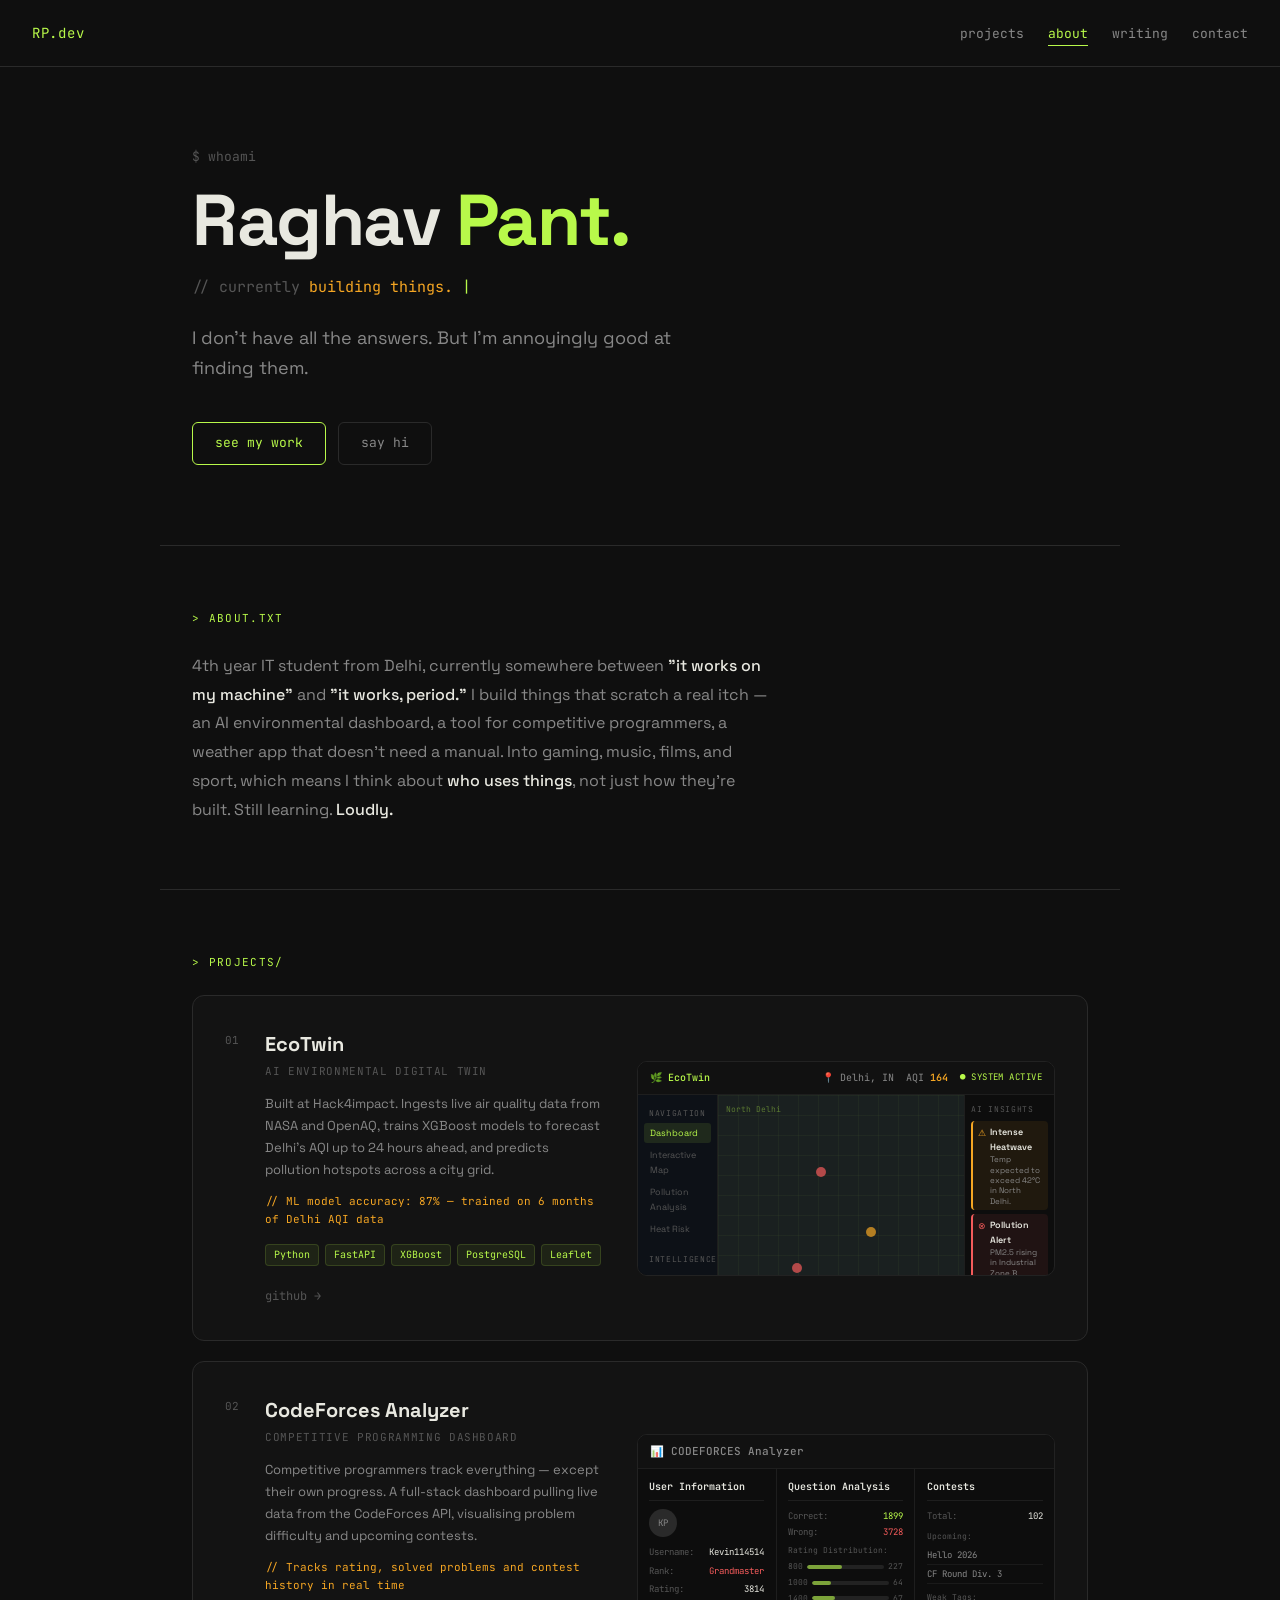
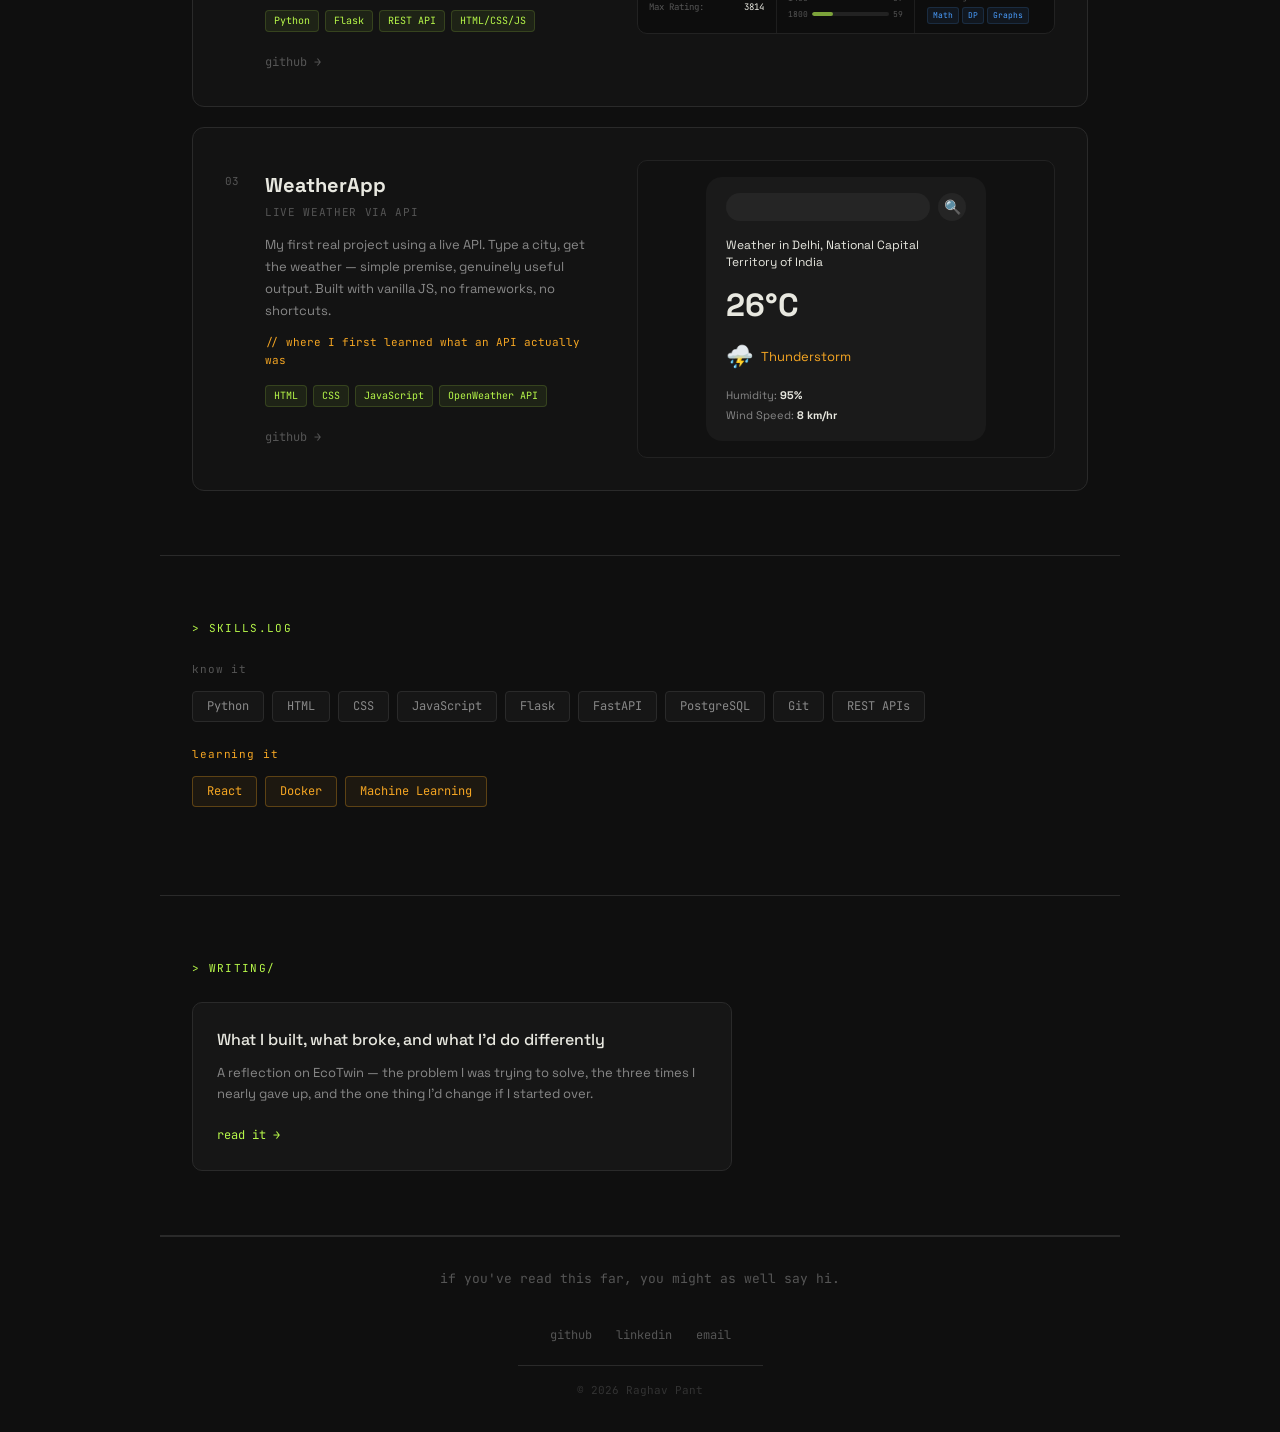
==== index.html @ 2b1878fc "project dashboards" ====
<!DOCTYPE html>
<html lang="en">
<head>
    <meta charset="UTF-8">
    <meta name="viewport" content="width=device-width, initial-scale=1.0">
    <title>Raghav Pant - Portfolio</title>
    <meta name="description" content="IT student building things that actually work. Portfolio of Raghav Pant."/>
    <meta property="og:title" content="Raghav Pant — Portfolio" />
    <meta property="og:description" content="IT student building things that actually work." />
    <meta property="og:url" content="https://portfolio-fawn-one-cq0u5qh0d3.vercel.app" />
    <meta property="og:type" content="website" />
    <link rel="preconnect" href="https://fonts.googleapis.com">
    <link rel="preconnect" href="https://fonts.gstatic.com" crossorigin>
    <link href="https://fonts.googleapis.com/css2?family=Space+Grotesk:wght@400;500;700&family=JetBrains+Mono:wght@400;500&display=swap" rel="stylesheet"/>
    <link rel="stylesheet" href="style.css">
</head>
<body>

    <nav>
        <div class="nav-logo">RP.dev</div>
        <ul class="nav-links">
            <li><a href="#projects">projects</a></li>
            <li><a href="#about">about</a></li>
            <li><a href="#writing">writing</a></li>
            <li><a href="#contact">contact</a></li>
        </ul>
    </nav>

    <main>

        <!-- HERO -->
        <section id="hero">
            <p class="terminal-label">$ whoami</p>
            <h1>Raghav <span class="accent">Pant.</span></h1>
            <p class="typewriter-line">
                <span class="prefix">// currently </span>
                <span id="typewriter-text"></span>
                <span class="cursor">|</span>
            </p>
            <p class="tagline">I don't have all the answers. But I'm annoyingly good at finding them.</p>
            <div class="cta-buttons">
                <a href="#projects" class="btn-primary">see my work</a>
                <a href="#contact" class="btn-secondary">say hi</a>
            </div>
        </section>

        <!-- ABOUT -->
        <section id="about">
            <p class="section-label">> about.txt</p>
            <p class="about-text">
                4th year IT student from Delhi, currently somewhere between
                <strong>"it works on my machine"</strong> and <strong>"it works, period."</strong>
                I build things that scratch a real itch — an AI environmental dashboard,
                a tool for competitive programmers, a weather app that doesn't need a manual.
                Into gaming, music, films, and sport, which means I think about
                <strong>who uses things</strong>, not just how they're built.
                Still learning. <strong>Loudly.</strong>
            </p>
        </section>

        <!-- PROJECTS -->
        <section id="projects">
            <p class="section-label">> projects/</p>
            <div class="projects-list">

                <!-- PROJECT 1 — EcoTwin -->
                <article class="project-row">
                    <div class="project-left">
                        <span class="project-number">01</span>
                        <div class="project-info">
                            <h3 class="project-title">EcoTwin</h3>
                            <p class="project-subtitle">AI Environmental Digital Twin</p>
                            <p class="project-desc">
                                Built at Hack4impact. Ingests live air quality data from NASA and OpenAQ,
                                trains XGBoost models to forecast Delhi's AQI up to 24 hours ahead, and
                                predicts pollution hotspots across a city grid.
                            </p>
                            <p class="project-impact">// ML model accuracy: 87% — trained on 6 months of Delhi AQI data</p>
                            <div class="project-tags">
                                <span>Python</span><span>FastAPI</span><span>XGBoost</span><span>PostgreSQL</span><span>Leaflet</span>
                            </div>
                            <div class="project-links">
                                <a href="https://github.com/raghav1057/EcoTwin" target="_blank">github →</a>
                            </div>
                        </div>
                    </div>

                    <!-- EcoTwin visual — inspired by the dashboard screenshot -->
                    <div class="project-visual">
                        <div class="et-topbar">
                            <span class="et-brand">🌿 EcoTwin</span>
                            <span class="et-location">📍 Delhi, IN</span>
                            <span class="et-aqi">AQI <span class="amber">164</span></span>
                            <span class="et-status">● SYSTEM ACTIVE</span>
                        </div>
                        <div class="et-body">
                            <div class="et-sidebar">
                                <span class="et-nav-label">NAVIGATION</span>
                                <div class="et-nav-item active">Dashboard</div>
                                <div class="et-nav-item">Interactive Map</div>
                                <div class="et-nav-item">Pollution Analysis</div>
                                <div class="et-nav-item">Heat Risk</div>
                                <span class="et-nav-label" style="margin-top:8px">INTELLIGENCE</span>
                                <div class="et-nav-item">Predictions</div>
                                <div class="et-nav-item">AI Recommendations</div>
                            </div>
                            <div class="et-map">
                                <div class="et-map-grid"></div>
                                <div class="et-map-label">North Delhi</div>
                                <div class="et-hotspot" style="top:30%;left:40%"></div>
                                <div class="et-hotspot amber" style="top:55%;left:60%"></div>
                                <div class="et-hotspot" style="top:70%;left:30%"></div>
                            </div>
                            <div class="et-insights">
                                <span class="et-ins-label">AI INSIGHTS</span>
                                <div class="et-alert amber-alert">
                                    <span class="alert-icon">⚠</span>
                                    <div>
                                        <div class="alert-title">Intense Heatwave</div>
                                        <div class="alert-desc">Temp expected to exceed 42°C in North Delhi.</div>
                                    </div>
                                </div>
                                <div class="et-alert red-alert">
                                    <span class="alert-icon">⊗</span>
                                    <div>
                                        <div class="alert-title">Pollution Alert</div>
                                        <div class="alert-desc">PM2.5 rising in Industrial Zone B.</div>
                                    </div>
                                </div>
                                <div class="et-metrics">
                                    <div class="et-metric"><span class="em-val">45%</span><span class="em-key">Humidity</span></div>
                                    <div class="et-metric"><span class="em-val">12km/h</span><span class="em-key">Wind</span></div>
                                    <div class="et-metric"><span class="em-val amber">8.4</span><span class="em-key">UV Index</span></div>
                                </div>
                            </div>
                        </div>
                    </div>
                </article>

                <!-- PROJECT 2 — CodeForces Analyzer -->
                <article class="project-row">
                    <div class="project-left">
                        <span class="project-number">02</span>
                        <div class="project-info">
                            <h3 class="project-title">CodeForces Analyzer</h3>
                            <p class="project-subtitle">Competitive Programming Dashboard</p>
                            <p class="project-desc">
                                Competitive programmers track everything — except their own progress.
                                A full-stack dashboard pulling live data from the CodeForces API,
                                visualising problem difficulty and upcoming contests.
                            </p>
                            <p class="project-impact">// Tracks rating, solved problems and contest history in real time</p>
                            <div class="project-tags">
                                <span>Python</span><span>Flask</span><span>REST API</span><span>HTML/CSS/JS</span>
                            </div>
                            <div class="project-links">
                                <a href="https://github.com/raghav1057/CodeForces-Analyzer" target="_blank">github →</a>
                            </div>
                        </div>
                    </div>

                    <!-- CF visual — three panel layout from screenshot -->
                    <div class="project-visual cf-visual">
                        <div class="cf-header">
                            <span class="cf-brand">📊 CODEFORCES Analyzer</span>
                        </div>
                        <div class="cf-panels">
                            <div class="cf-panel">
                                <div class="cf-panel-title">User Information</div>
                                <div class="cf-user-info">
                                    <div class="cf-avatar">KP</div>
                                    <div class="cf-field"><span class="cf-key">Username:</span><span class="cf-val">Kevin114514</span></div>
                                    <div class="cf-field"><span class="cf-key">Rank:</span><span class="cf-val red-text">Grandmaster</span></div>
                                    <div class="cf-field"><span class="cf-key">Rating:</span><span class="cf-val">3814</span></div>
                                    <div class="cf-field"><span class="cf-key">Max Rating:</span><span class="cf-val">3814</span></div>
                                </div>
                            </div>
                            <div class="cf-panel">
                                <div class="cf-panel-title">Question Analysis</div>
                                <div class="cf-field"><span class="cf-key">Correct:</span><span class="cf-val green-text">1899</span></div>
                                <div class="cf-field"><span class="cf-key">Wrong:</span><span class="cf-val red-text">3728</span></div>
                                <div class="cf-dist-label">Rating Distribution:</div>
                                <div class="cf-bars">
                                    <div class="cf-bar-row"><span>800</span><div class="cf-bar-track"><div class="cf-bar-fill" style="width:45%"></div></div><span>227</span></div>
                                    <div class="cf-bar-row"><span>1000</span><div class="cf-bar-track"><div class="cf-bar-fill" style="width:25%"></div></div><span>64</span></div>
                                    <div class="cf-bar-row"><span>1400</span><div class="cf-bar-track"><div class="cf-bar-fill" style="width:30%"></div></div><span>67</span></div>
                                    <div class="cf-bar-row"><span>1800</span><div class="cf-bar-track"><div class="cf-bar-fill" style="width:28%"></div></div><span>59</span></div>
                                </div>
                            </div>
                            <div class="cf-panel">
                                <div class="cf-panel-title">Contests</div>
                                <div class="cf-field"><span class="cf-key">Total:</span><span class="cf-val">102</span></div>
                                <div class="cf-upcoming-label">Upcoming:</div>
                                <div class="cf-upcoming-item">Hello 2026</div>
                                <div class="cf-upcoming-item">CF Round Div. 3</div>
                                <div class="cf-weak-label">Weak Tags:</div>
                                <div class="cf-weak-tags">
                                    <span>Math</span><span>DP</span><span>Graphs</span>
                                </div>
                            </div>
                        </div>
                    </div>
                </article>

                <!-- PROJECT 3 — WeatherApp -->
                <article class="project-row">
                    <div class="project-left">
                        <span class="project-number">03</span>
                        <div class="project-info">
                            <h3 class="project-title">WeatherApp</h3>
                            <p class="project-subtitle">Live Weather via API</p>
                            <p class="project-desc">
                                My first real project using a live API. Type a city, get the weather —
                                simple premise, genuinely useful output. Built with vanilla JS,
                                no frameworks, no shortcuts.
                            </p>
                            <p class="project-impact">// where I first learned what an API actually was</p>
                            <div class="project-tags">
                                <span>HTML</span><span>CSS</span><span>JavaScript</span><span>OpenWeather API</span>
                            </div>
                            <div class="project-links">
                                <a href="https://github.com/raghav1057/WeatherApp" target="_blank">github →</a>
                            </div>
                        </div>
                    </div>

                    <!-- WeatherApp visual — dark card replica from screenshot -->
                    <div class="project-visual weather-visual">
                        <div class="w-card">
                            <div class="w-search-row">
                                <div class="w-search-bar"></div>
                                <div class="w-search-btn">🔍</div>
                            </div>
                            <div class="w-city">Weather in Delhi, National Capital Territory of India</div>
                            <div class="w-temp">26°C</div>
                            <div class="w-condition">
                                <span class="w-icon">⛈️</span>
                                <span class="w-cond-text">Thunderstorm</span>
                            </div>
                            <div class="w-details">
                                <div class="w-detail">Humidity: <strong>95%</strong></div>
                                <div class="w-detail">Wind Speed: <strong>8 km/hr</strong></div>
                            </div>
                        </div>
                    </div>
                </article>

            </div>
        </section>

        <!-- SKILLS -->
        <section id="skills">
            <p class="section-label">> skills.log</p>
            <div class="skills-group">
                <p class="skills-sublabel">know it</p>
                <ul class="skills-list">
                    <li>Python</li><li>HTML</li><li>CSS</li><li>JavaScript</li>
                    <li>Flask</li><li>FastAPI</li><li>PostgreSQL</li><li>Git</li><li>REST APIs</li>
                </ul>
            </div>
            <div class="skills-group">
                <p class="skills-sublabel learning">learning it</p>
                <ul class="skills-list learning">
                    <li>React</li><li>Docker</li><li>Machine Learning</li>
                </ul>
            </div>
        </section>

        <!-- WRITING -->
        <section id="writing">
            <p class="section-label">> writing/</p>
            <article class="writing-card">
                <h3>What I built, what broke, and what I'd do differently</h3>
                <p>A reflection on EcoTwin — the problem I was trying to solve, the three times
                I nearly gave up, and the one thing I'd change if I started over.</p>
                <a href="#" class="read-link">read it →</a>
            </article>
        </section>

    </main>

    <footer id="contact">
        <p class="footer-line">if you've read this far, you might as well say hi.</p>
        <nav class="footer-links">
            <a href="https://github.com/raghav1057" target="_blank">github</a>
            <a href="https://www.linkedin.com/in/raghav-pant-9881391b7/" target="_blank">linkedin</a>
            <a href="mailto:raghavpantwork@gmail.com" id="email-link">email</a>
        </nav>
        <p class="footer-copy">© 2026 Raghav Pant</p>
    </footer>

    <button id="back-to-top">↑ top</button>
    <script src="script.js"></script>
</body>
</html>
---- style.css ----
:root {
  --bg:         #0f0f0f;
  --bg-card:    #161616;
  --bg-project: #131313;
  --border:     #2a2a2a;
  --green:      #b8f94a;
  --amber:      #f5a623;
  --red:        #f45b5b;
  --text:       #e8e8e0;
  --text-muted: #888888;
  --text-dim:   #555555;
  --font-main: 'Space Grotesk', sans-serif;
  --font-mono: 'JetBrains Mono', monospace;
}

*, *::before, *::after { margin: 0; padding: 0; box-sizing: border-box; }
html { scroll-behavior: smooth; }

body {
  background-color: var(--bg);
  color: var(--text);
  font-family: var(--font-main);
  font-size: 16px;
  line-height: 1.6;
  background-image: repeating-linear-gradient(
    0deg, transparent, transparent 2px,
    rgba(0,0,0,0.03) 2px, rgba(0,0,0,0.03) 4px
  );
}

::-webkit-scrollbar { width: 6px; }
::-webkit-scrollbar-track { background: var(--bg); }
::-webkit-scrollbar-thumb { background: var(--border); border-radius: 3px; }
::-webkit-scrollbar-thumb:hover { background: var(--green); }

a { text-decoration: none; color: inherit; }
ul { list-style: none; }

/* NAV */
nav {
  display: flex;
  justify-content: space-between;
  align-items: center;
  padding: 1.25rem 2rem;
  border-bottom: 1px solid var(--border);
  position: sticky;
  top: 0;
  background-color: var(--bg);
  z-index: 100;
}

.nav-logo { font-family: var(--font-mono); font-size: 14px; color: var(--green); letter-spacing: 0.05em; }
.nav-links { display: flex; gap: 1.5rem; }

.nav-links a {
  font-family: var(--font-mono);
  font-size: 13px;
  color: var(--text-muted);
  transition: color 0.2s;
  position: relative;
  padding-bottom: 2px;
}

.nav-links a::after {
  content: '';
  position: absolute;
  bottom: -2px; left: 0;
  width: 0; height: 1px;
  background: var(--green);
  transition: width 0.3s ease;
}

.nav-links a:hover, .nav-links a.active { color: var(--green); }
.nav-links a.active::after, .nav-links a:hover::after { width: 100%; }

/* SECTIONS */
section {
  padding: 4rem 2rem;
  border-bottom: 1px solid var(--border);
  max-width: 960px;
  margin: 0 auto;
}

.section-label {
  font-family: var(--font-mono);
  font-size: 11px;
  color: var(--green);
  letter-spacing: 0.12em;
  text-transform: uppercase;
  margin-bottom: 1.5rem;
}

/* HERO */
#hero { padding: 5rem 2rem; }

.terminal-label { font-family: var(--font-mono); font-size: 13px; color: var(--text-dim); margin-bottom: 1rem; }

h1 {
  font-size: clamp(42px, 8vw, 72px);
  font-weight: 700;
  line-height: 1.05;
  letter-spacing: -0.02em;
  margin-bottom: 1rem;
}

.accent { color: var(--green); }

.typewriter-line {
  font-family: var(--font-mono);
  font-size: 15px;
  color: var(--text-muted);
  margin-bottom: 1.5rem;
  min-height: 24px;
}

.prefix { color: var(--text-dim); }
#typewriter-text { color: var(--amber); }

.cursor {
  display: inline-block;
  color: var(--green);
  animation: blink 0.8s step-end infinite;
}

@keyframes blink {
  0%, 100% { opacity: 1; }
  50%       { opacity: 0; }
}

.tagline {
  font-size: 18px;
  color: var(--text-muted);
  max-width: 500px;
  line-height: 1.65;
  margin-bottom: 2.5rem;
}

.tagline strong { color: var(--text); font-weight: 500; }
.cta-buttons { display: flex; gap: 12px; flex-wrap: wrap; }

.btn-primary {
  font-family: var(--font-mono);
  font-size: 13px;
  padding: 10px 22px;
  border: 1px solid var(--green);
  border-radius: 6px;
  color: var(--green);
  background: transparent;
  transition: background 0.2s, color 0.2s, box-shadow 0.2s;
}

.btn-primary:hover { background: var(--green); color: var(--bg); box-shadow: 0 0 16px rgba(184,249,74,0.25); }

.btn-secondary {
  font-family: var(--font-mono);
  font-size: 13px;
  padding: 10px 22px;
  border: 1px solid var(--border);
  border-radius: 6px;
  color: var(--text-muted);
  background: transparent;
  transition: background 0.2s, color 0.2s, border-color 0.2s;
}

.btn-secondary:hover { background: #1e1e1e; color: var(--text); border-color: #555; }

/* ABOUT */
.about-text { font-size: 16px; color: var(--text-muted); max-width: 580px; line-height: 1.8; }
.about-text strong { color: var(--text); font-weight: 500; }

/* PROJECTS */
.projects-list { display: flex; flex-direction: column; gap: 1.25rem; }

.project-row {
  display: grid;
  grid-template-columns: 1fr 1.1fr;
  gap: 2rem;
  padding: 2rem;
  border: 1px solid var(--border);
  border-radius: 12px;
  background: var(--bg-project);
  align-items: center;
  transition: border-color 0.3s, transform 0.3s, background 0.3s;
}

.project-row:hover {
  border-color: #3a3a3a;
  transform: scale(1.015);
  background: #151515;
}

.project-left { display: flex; gap: 1.25rem; align-items: flex-start; }

.project-number {
  font-family: var(--font-mono);
  font-size: 11px;
  color: var(--text-dim);
  padding-top: 4px;
  min-width: 20px;
}

.project-info { flex: 1; }

.project-title {
  font-size: 20px;
  font-weight: 700;
  color: var(--text);
  margin-bottom: 0.2rem;
  transition: color 0.2s;
}

.project-row:hover .project-title { color: var(--green); }

.project-subtitle {
  font-family: var(--font-mono);
  font-size: 11px;
  color: var(--text-dim);
  letter-spacing: 0.06em;
  margin-bottom: 0.75rem;
  text-transform: uppercase;
}

.project-desc {
  font-size: 13px;
  color: var(--text-muted);
  line-height: 1.7;
  margin-bottom: 0.75rem;
  max-width: 380px;
}

.project-impact {
  font-family: var(--font-mono);
  font-size: 11px;
  color: var(--amber);
  margin-bottom: 1rem;
}

.project-tags { display: flex; flex-wrap: wrap; gap: 6px; margin-bottom: 1rem; }

.project-tags span {
  font-family: var(--font-mono);
  font-size: 10px;
  color: var(--green);
  background: rgba(184,249,74,0.07);
  border: 1px solid rgba(184,249,74,0.15);
  border-radius: 4px;
  padding: 2px 8px;
}

.project-links a {
  font-family: var(--font-mono);
  font-size: 12px;
  color: var(--text-dim);
  transition: color 0.2s;
  margin-right: 1rem;
}

.project-links a:hover { color: var(--green); }

/* PROJECT VISUAL — shared */
.project-visual {
  border: 1px solid #222;
  border-radius: 10px;
  overflow: hidden;
  font-size: 11px;
  background: #0d0d0d;
}

/* ── ECOTWIN VISUAL ── */
.et-topbar {
  display: flex;
  align-items: center;
  gap: 0.75rem;
  padding: 0.5rem 0.75rem;
  background: #111;
  border-bottom: 1px solid #1e1e1e;
  font-family: var(--font-mono);
  font-size: 10px;
  flex-wrap: wrap;
}

.et-brand { color: var(--green); font-weight: 500; }
.et-location { color: var(--text-muted); margin-left: auto; }
.et-aqi { color: var(--text-muted); }
.et-aqi .amber { color: var(--amber); font-weight: 600; }
.et-status { color: var(--green); font-size: 9px; letter-spacing: 0.05em; }

.et-body { display: grid; grid-template-columns: 80px 1fr 90px; height: 180px; }

.et-sidebar {
  background: #0d1117;
  border-right: 1px solid #1e1e1e;
  padding: 0.5rem 0.4rem;
  display: flex;
  flex-direction: column;
  gap: 2px;
}

.et-nav-label {
  font-family: var(--font-mono);
  font-size: 8px;
  color: var(--text-dim);
  letter-spacing: 0.08em;
  padding: 0.25rem 0.3rem 0.1rem;
}

.et-nav-item {
  font-size: 9px;
  color: var(--text-dim);
  padding: 3px 6px;
  border-radius: 3px;
  cursor: default;
}

.et-nav-item.active {
  background: rgba(184,249,74,0.1);
  color: var(--green);
}

/* map area — CSS grid lines to suggest a map */
.et-map {
  background: #1a2020;
  position: relative;
  overflow: hidden;
  background-image:
    linear-gradient(rgba(184,249,74,0.04) 1px, transparent 1px),
    linear-gradient(90deg, rgba(184,249,74,0.04) 1px, transparent 1px);
  background-size: 20px 20px;
}

.et-map-label {
  position: absolute;
  top: 8px; left: 8px;
  font-size: 8px;
  color: rgba(184,249,74,0.4);
  font-family: var(--font-mono);
}

/* pollution hotspot dots */
.et-hotspot {
  position: absolute;
  width: 10px;
  height: 10px;
  border-radius: 50%;
  background: rgba(244,91,91,0.7);
  animation: pulse 2s ease-in-out infinite;
}

.et-hotspot.amber { background: rgba(245,166,35,0.7); animation-delay: 0.7s; }

@keyframes pulse {
  0%, 100% { transform: scale(1); opacity: 0.7; }
  50%       { transform: scale(1.5); opacity: 0.3; }
}

.et-insights {
  border-left: 1px solid #1e1e1e;
  padding: 0.5rem 0.4rem;
  display: flex;
  flex-direction: column;
  gap: 4px;
  overflow: hidden;
}

.et-ins-label {
  font-family: var(--font-mono);
  font-size: 8px;
  color: var(--text-dim);
  letter-spacing: 0.08em;
  margin-bottom: 2px;
}

.et-alert {
  border-radius: 4px;
  padding: 4px 5px;
  display: flex;
  gap: 4px;
  align-items: flex-start;
}

.amber-alert { background: rgba(245,166,35,0.08); border-left: 2px solid var(--amber); }
.red-alert   { background: rgba(244,91,91,0.08);  border-left: 2px solid var(--red); }

.alert-icon { font-size: 9px; margin-top: 1px; flex-shrink: 0; }
.amber-alert .alert-icon { color: var(--amber); }
.red-alert   .alert-icon { color: var(--red); }

.alert-title { font-size: 9px; font-weight: 600; color: var(--text); }
.alert-desc  { font-size: 8px; color: var(--text-muted); line-height: 1.3; }

.et-metrics {
  display: flex;
  flex-direction: column;
  gap: 2px;
  margin-top: auto;
  border-top: 1px solid #1e1e1e;
  padding-top: 4px;
}

.et-metric { display: flex; justify-content: space-between; }
.em-val { font-size: 9px; color: var(--text); font-family: var(--font-mono); }
.em-val.amber { color: var(--amber); }
.em-key { font-size: 8px; color: var(--text-dim); }

/* ── CODEFORCES VISUAL ── */
.cf-visual { font-family: var(--font-mono); }

.cf-header {
  padding: 0.5rem 0.75rem;
  background: #111;
  border-bottom: 1px solid #1e1e1e;
}

.cf-brand { font-size: 11px; color: var(--text-muted); font-weight: 500; }

.cf-panels {
  display: grid;
  grid-template-columns: 1fr 1fr 1fr;
  gap: 0;
}

.cf-panel {
  padding: 0.6rem 0.7rem;
  border-right: 1px solid #1e1e1e;
}

.cf-panel:last-child { border-right: none; }

.cf-panel-title {
  font-size: 10px;
  font-weight: 600;
  color: var(--text);
  margin-bottom: 0.5rem;
  padding-bottom: 0.3rem;
  border-bottom: 1px solid #1e1e1e;
}

.cf-avatar {
  width: 28px;
  height: 28px;
  border-radius: 50%;
  background: #2a2a2a;
  color: var(--text-muted);
  font-size: 9px;
  display: flex;
  align-items: center;
  justify-content: center;
  margin-bottom: 0.4rem;
}

.cf-user-info { display: flex; flex-direction: column; gap: 2px; }

.cf-field {
  display: flex;
  justify-content: space-between;
  gap: 4px;
  margin-bottom: 2px;
}

.cf-key { font-size: 9px; color: var(--text-dim); }
.cf-val { font-size: 9px; color: var(--text); text-align: right; }
.red-text   { color: var(--red) !important; }
.green-text { color: var(--green) !important; }

.cf-dist-label { font-size: 8px; color: var(--text-dim); margin: 0.3rem 0 0.2rem; }

.cf-bars { display: flex; flex-direction: column; gap: 3px; }

.cf-bar-row {
  display: flex;
  align-items: center;
  gap: 4px;
  font-size: 8px;
  color: var(--text-dim);
}

.cf-bar-track {
  flex: 1;
  height: 4px;
  background: #222;
  border-radius: 2px;
  overflow: hidden;
}

.cf-bar-fill {
  height: 100%;
  background: var(--green);
  opacity: 0.6;
  border-radius: 2px;
}

.cf-upcoming-label, .cf-weak-label {
  font-size: 8px;
  color: var(--text-dim);
  margin: 0.4rem 0 0.2rem;
}

.cf-upcoming-item {
  font-size: 9px;
  color: var(--text-muted);
  padding: 2px 0;
  border-bottom: 1px solid #1a1a1a;
}

.cf-weak-tags { display: flex; flex-wrap: wrap; gap: 3px; margin-top: 2px; }

.cf-weak-tags span {
  font-size: 8px;
  color: #4a9eff;
  background: rgba(74,158,255,0.08);
  border: 1px solid rgba(74,158,255,0.15);
  border-radius: 3px;
  padding: 1px 5px;
}

/* ── WEATHERAPP VISUAL ── */
.weather-visual {
  background: #111;
  display: flex;
  align-items: center;
  justify-content: center;
  padding: 1rem;
}

.w-card {
  background: #1a1a1a;
  border-radius: 16px;
  padding: 1rem 1.25rem;
  width: 100%;
  max-width: 280px;
}

.w-search-row {
  display: flex;
  gap: 8px;
  align-items: center;
  margin-bottom: 1rem;
}

.w-search-bar {
  flex: 1;
  height: 28px;
  background: #252525;
  border-radius: 20px;
}

.w-search-btn {
  font-size: 14px;
  width: 28px;
  height: 28px;
  background: #252525;
  border-radius: 50%;
  display: flex;
  align-items: center;
  justify-content: center;
}

.w-city {
  font-size: 12px;
  color: var(--text);
  margin-bottom: 0.6rem;
  line-height: 1.4;
}

.w-temp {
  font-size: 32px;
  font-weight: 700;
  color: var(--text);
  margin-bottom: 0.5rem;
}

.w-condition {
  display: flex;
  align-items: center;
  gap: 8px;
  margin-bottom: 0.75rem;
}

.w-icon { font-size: 22px; }

.w-cond-text {
  font-size: 13px;
  color: var(--amber);
}

.w-details { display: flex; flex-direction: column; gap: 3px; }

.w-detail {
  font-size: 11px;
  color: var(--text-muted);
}

.w-detail strong { color: var(--text); }

/* SKILLS */
.skills-group { margin-bottom: 1.5rem; }

.skills-sublabel {
  font-family: var(--font-mono);
  font-size: 11px;
  color: var(--text-dim);
  letter-spacing: 0.08em;
  margin-bottom: 0.75rem;
}

.skills-sublabel.learning { color: var(--amber); }
.skills-list { display: flex; flex-wrap: wrap; gap: 8px; }

.skills-list li {
  font-family: var(--font-mono);
  font-size: 12px;
  padding: 5px 14px;
  border: 1px solid var(--border);
  border-radius: 4px;
  color: var(--text-muted);
  background: var(--bg-card);
  transition: border-color 0.2s, color 0.2s, transform 0.2s;
}

.skills-list li:hover { border-color: var(--green); color: var(--green); transform: translateY(-2px); }

.skills-list.learning li {
  border-color: rgba(245,166,35,0.3);
  color: var(--amber);
  background: rgba(245,166,35,0.06);
}

.skills-list.learning li:hover { border-color: var(--amber); transform: translateY(-2px); }

/* WRITING */
.writing-card {
  background: var(--bg-card);
  border: 1px solid var(--border);
  border-radius: 10px;
  padding: 1.5rem;
  max-width: 540px;
  transition: border-color 0.3s, transform 0.3s;
}

.writing-card:hover { border-color: var(--green); transform: translateY(-4px) scale(1.02); }
.writing-card h3 { font-size: 16px; font-weight: 500; color: var(--text); margin-bottom: 0.6rem; }
.writing-card p { font-size: 13px; color: var(--text-muted); line-height: 1.65; margin-bottom: 1rem; }

.read-link {
  font-family: var(--font-mono);
  font-size: 12px;
  color: var(--green);
  transition: letter-spacing 0.2s;
}

.read-link:hover { letter-spacing: 0.05em; }

/* FOOTER */
footer {
  padding: 2rem;
  display: flex;
  flex-direction: column;
  align-items: center;
  gap: 1rem;
  border-top: 1px solid var(--border);
  max-width: 960px;
  margin: 0 auto;
}

.footer-line { font-family: var(--font-mono); font-size: 13px; color: var(--text-dim); }
.footer-links { display: flex; gap: 1.5rem; }

.footer-links a {
  font-family: var(--font-mono);
  font-size: 12px;
  color: var(--text-dim);
  transition: color 0.2s;
}

.footer-links a:hover { color: var(--green); }
.footer-copy { font-family: var(--font-mono); font-size: 11px; color: #333; }

/* BACK TO TOP */
#back-to-top {
  position: fixed;
  bottom: 2rem; right: 2rem;
  font-family: var(--font-mono);
  font-size: 12px;
  color: var(--green);
  background: var(--bg-card);
  border: 1px solid var(--border);
  border-radius: 6px;
  padding: 8px 14px;
  cursor: pointer;
  opacity: 0;
  pointer-events: none;
  transition: opacity 0.3s, border-color 0.2s;
  z-index: 99;
}

#back-to-top.visible { opacity: 1; pointer-events: all; }
#back-to-top:hover { border-color: var(--green); }

/* SCROLL ANIMATIONS */
section, article {
  opacity: 0;
  transform: translateY(28px);
  transition: opacity 0.9s ease, transform 0.9s ease;
}

section.visible, article.visible { opacity: 1; transform: translateY(0); }

.project-row {
  opacity: 0;
  transform: translateY(28px);
  transition: opacity 0.9s ease, transform 0.9s ease, border-color 0.3s, scale 0.3s, background 0.3s;
}

.project-row.visible { opacity: 1; transform: translateY(0); }

/* RESPONSIVE */
@media (max-width: 768px) {
  nav { padding: 1rem; }
  .nav-links { gap: 1rem; }
  section { padding: 3rem 1.25rem; }
  h1 { font-size: 38px; }
  .project-row { grid-template-columns: 1fr; }
  .project-visual { display: none; }
  #back-to-top { bottom: 1rem; right: 1rem; }
}
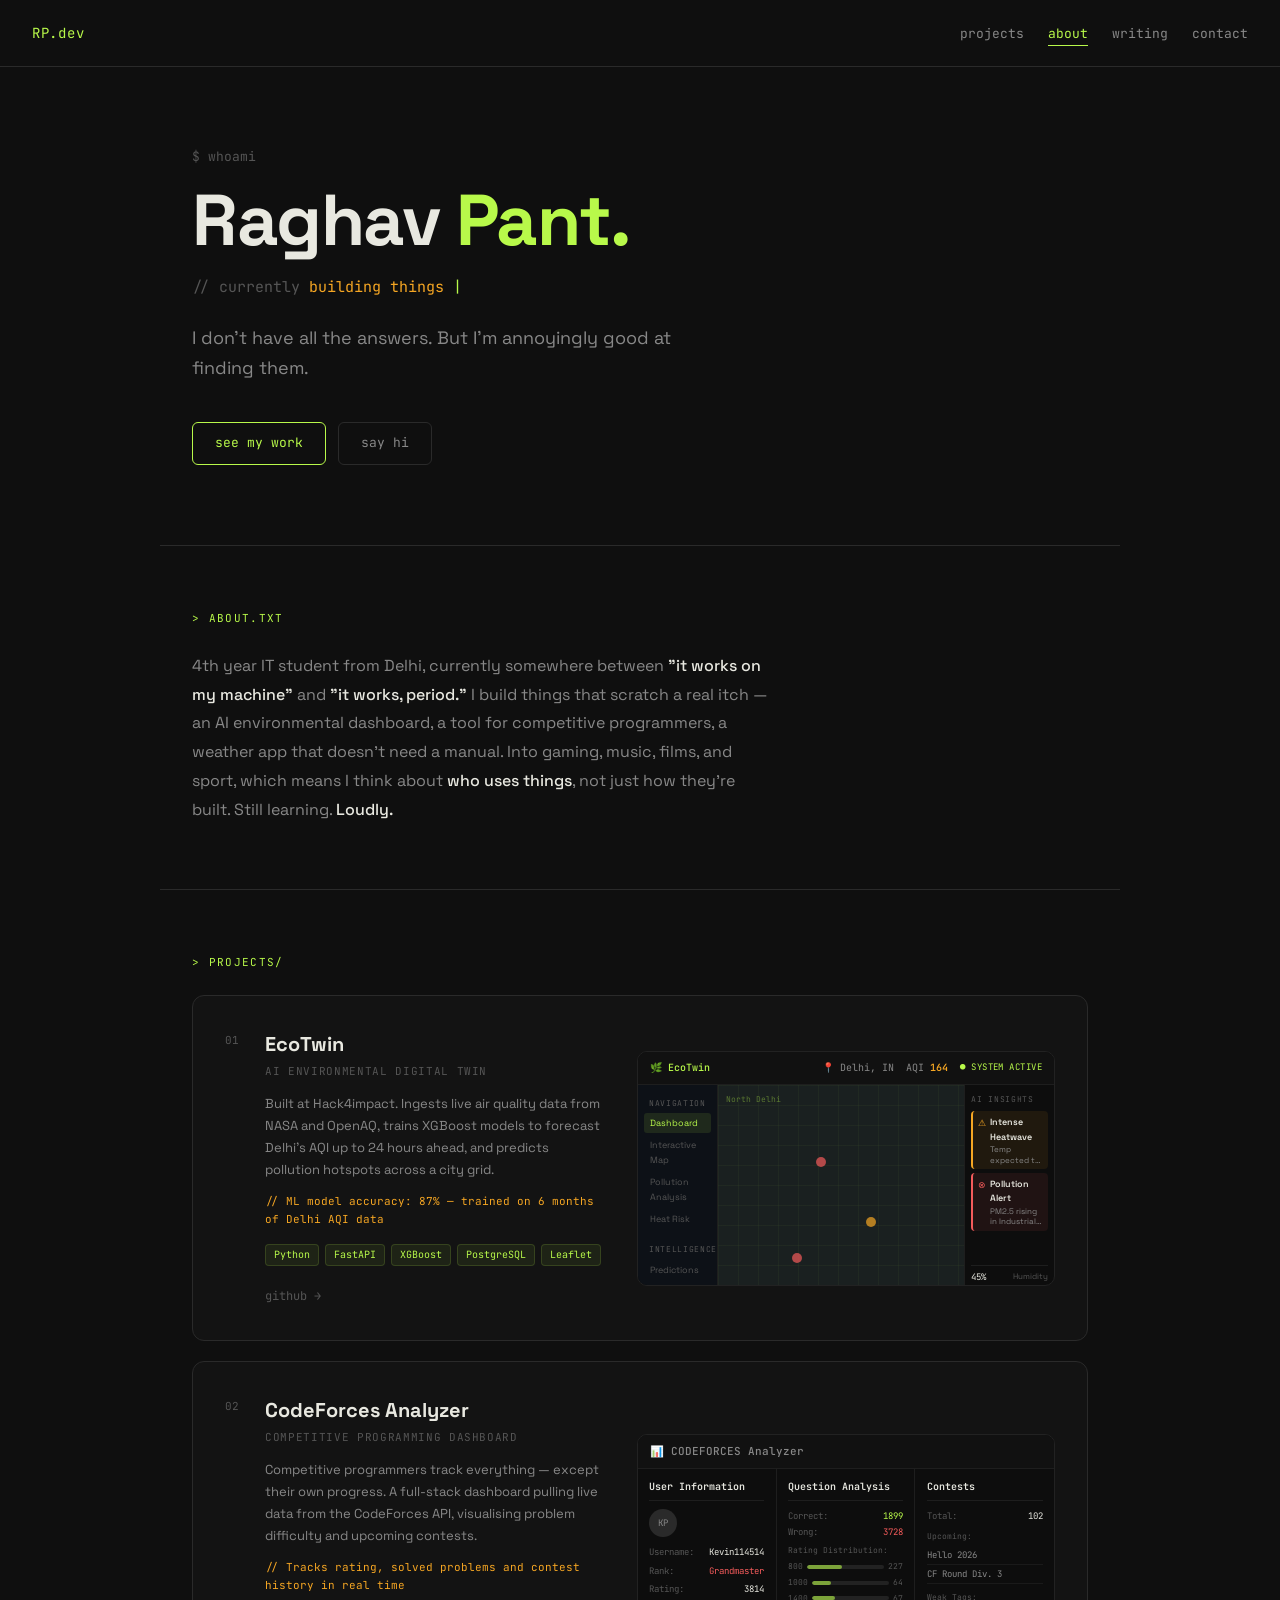
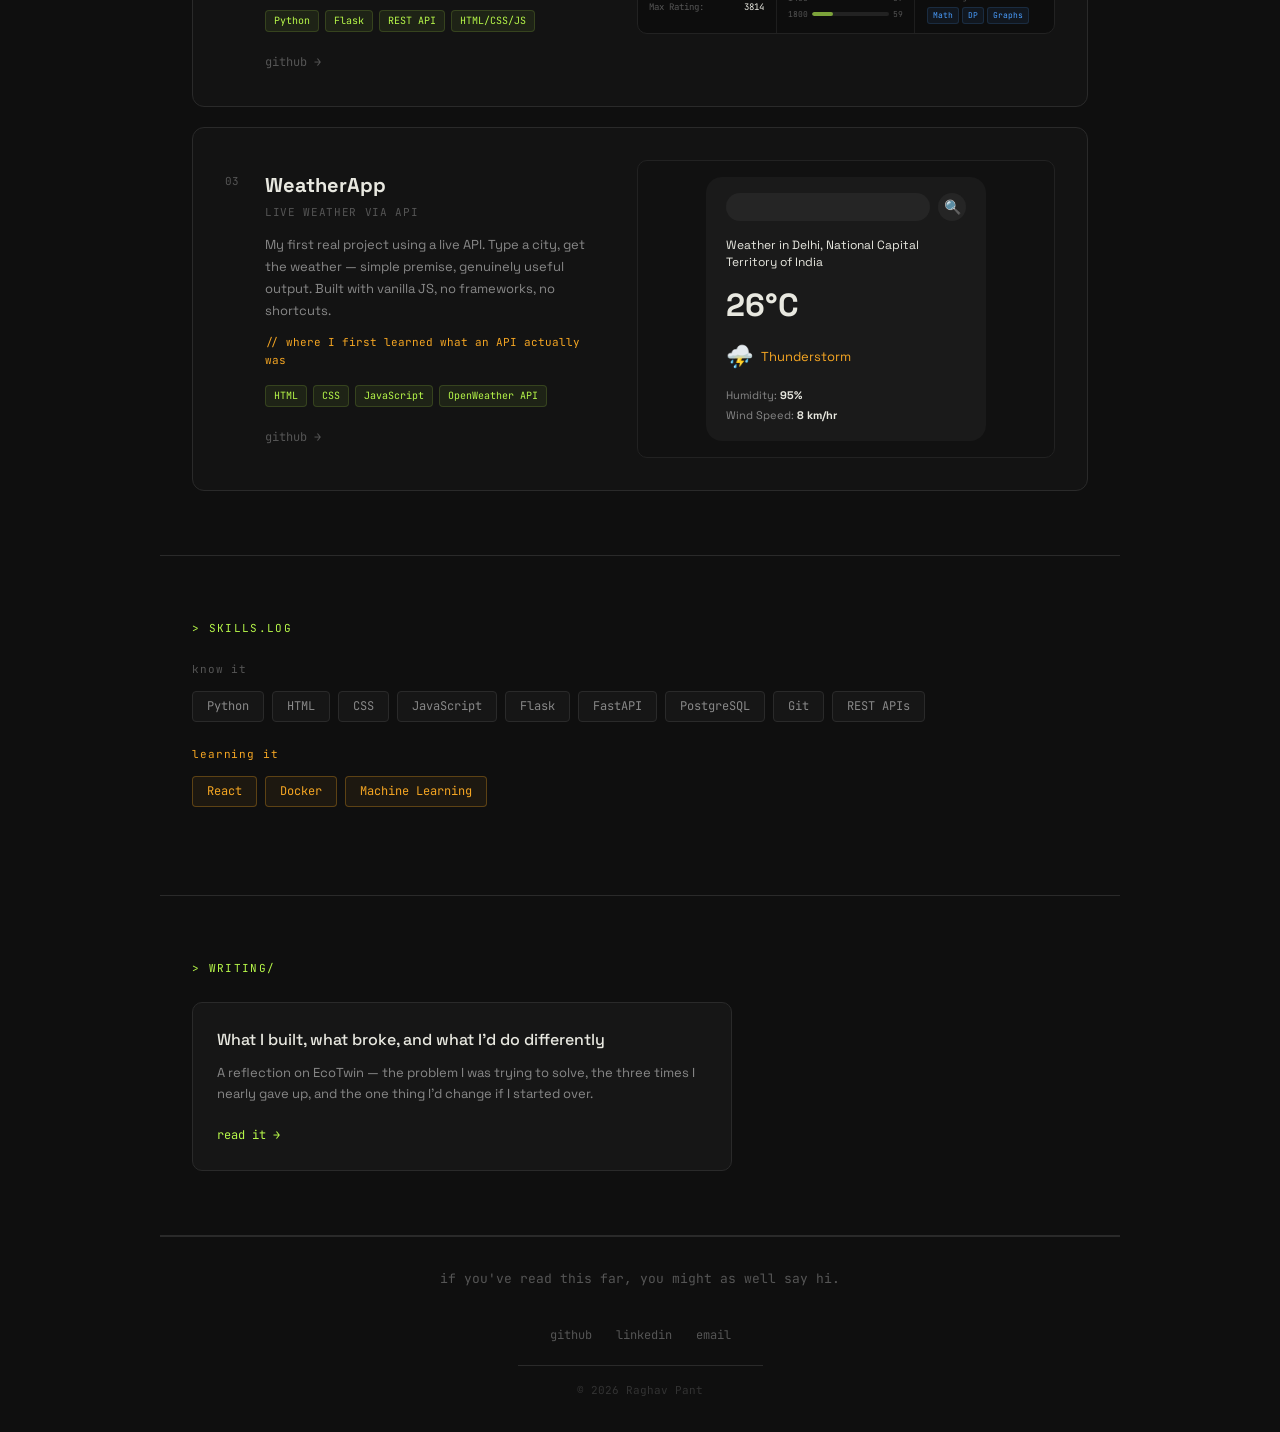
==== commit 14f1f618: "hoverscale fix" ====
--- a/index.html
+++ b/index.html
@@ -289,7 +289,7 @@
         <p class="footer-copy">© 2026 Raghav Pant</p>
     </footer>
 
-    <button id="back-to-top">↑ top</button>
+    <button id="back-to-top">↑</button>
     <script src="script.js"></script>
 </body>
 </html>
--- a/style.css
+++ b/style.css
@@ -722,4 +722,63 @@
   .project-row { grid-template-columns: 1fr; }
   .project-visual { display: none; }
   #back-to-top { bottom: 1rem; right: 1rem; }
+}
+
+
+/* SCROLLBAR — permanent green thumb */
+::-webkit-scrollbar-thumb {
+  background: #2a3d1a;
+  border-radius: 3px;
+}
+
+::-webkit-scrollbar-thumb:hover {
+  background: var(--green);
+}
+
+/* BACK TO TOP — redesigned as circle arrow */
+#back-to-top {
+  position: fixed;
+  bottom: 2rem; right: 2rem;
+  width: 40px;
+  height: 40px;
+  border-radius: 50%;
+  font-size: 16px;
+  color: var(--green);
+  background: var(--bg-card);
+  border: 1px solid #333;
+  display: flex;
+  align-items: center;
+  justify-content: center;
+  cursor: pointer;
+  opacity: 0;
+  pointer-events: none;
+  transition: opacity 0.3s, border-color 0.2s, background 0.2s;
+  z-index: 99;
+  padding: 0;
+}
+
+#back-to-top.visible { opacity: 1; pointer-events: all; }
+#back-to-top:hover { border-color: var(--green); background: rgba(184,249,74,0.08); }
+
+/* FIX — project visual height so nothing gets cut off */
+.et-body { height: 200px; }
+
+.et-insights {
+  min-width: 0;
+  overflow: hidden;
+}
+
+.alert-desc {
+  white-space: normal;
+  overflow: hidden;
+  display: -webkit-box;
+  -webkit-line-clamp: 2;
+  -webkit-box-orient: vertical;
+}
+
+/* HOVER SCALE on project rows */
+.project-row:hover {
+  border-color: #3a3a3a;
+  transform: translateY(-3px) scale(1.012);
+  background: #151515;
 }
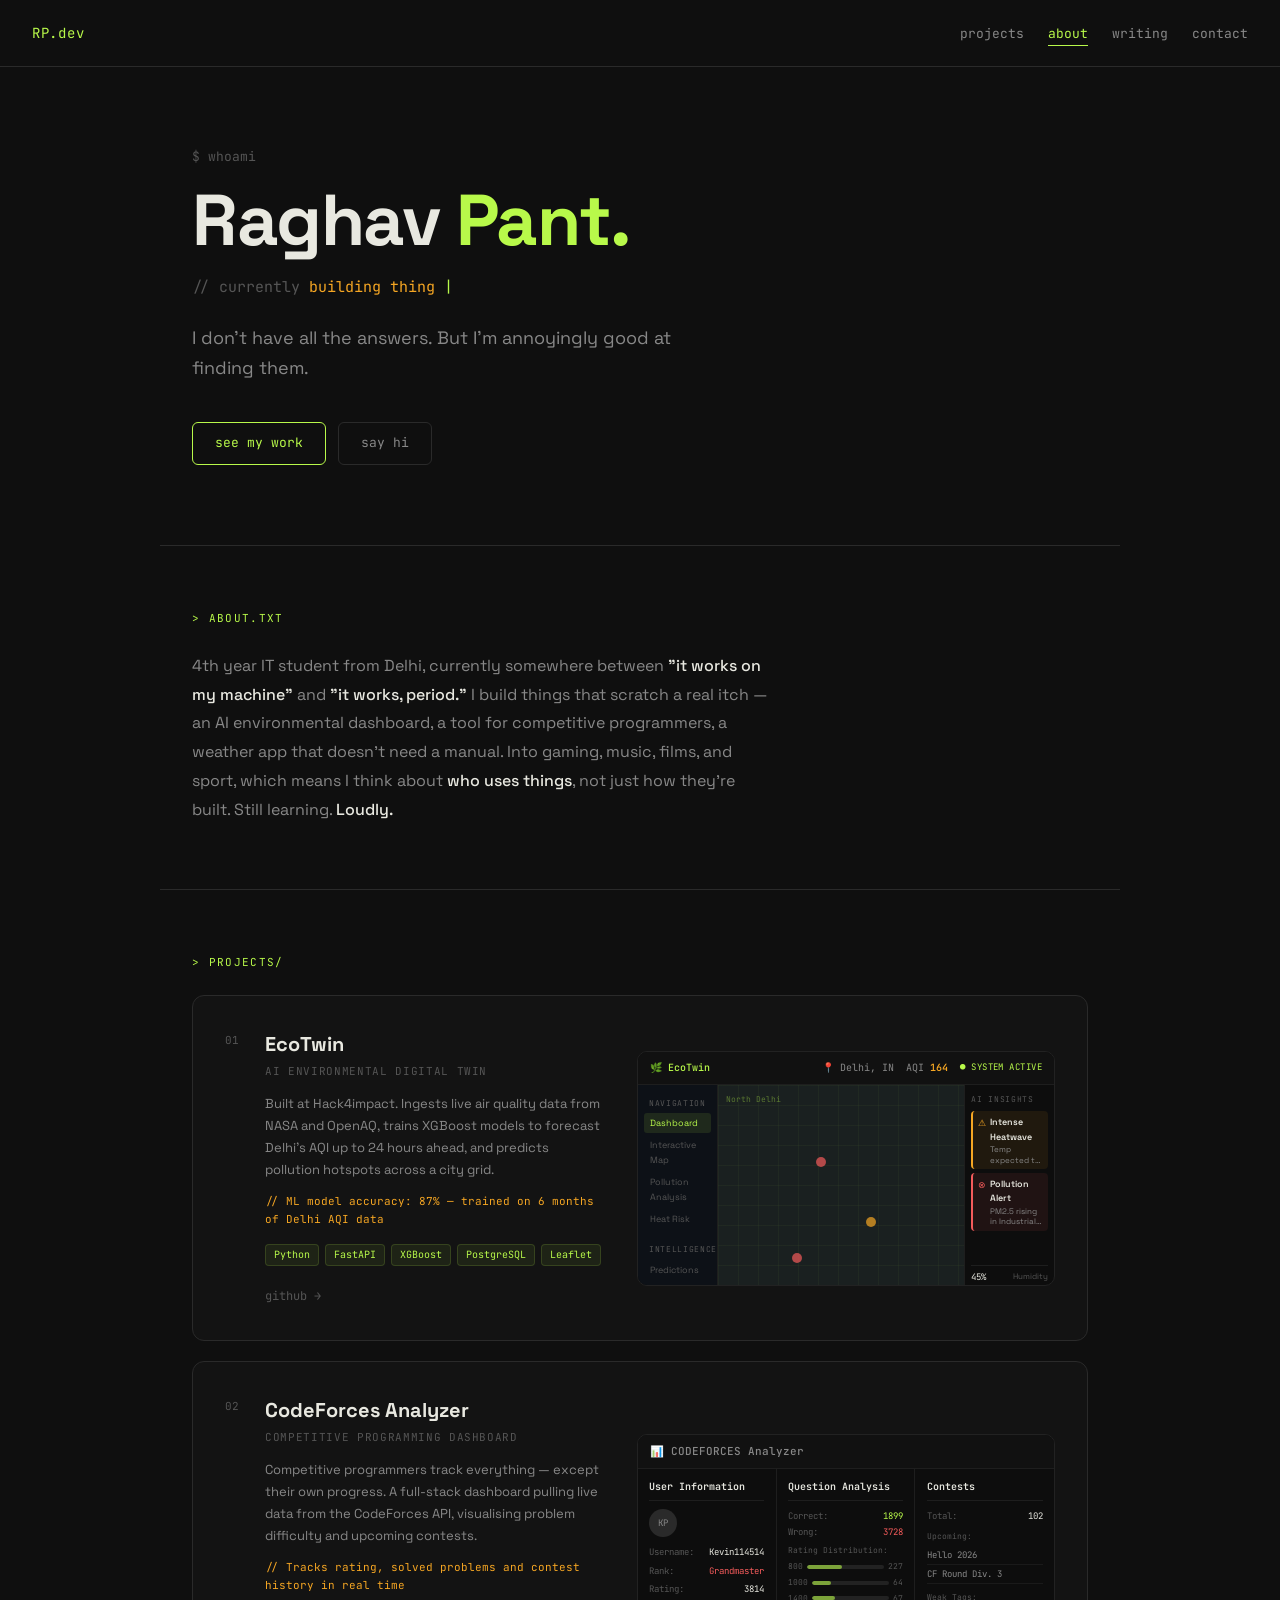
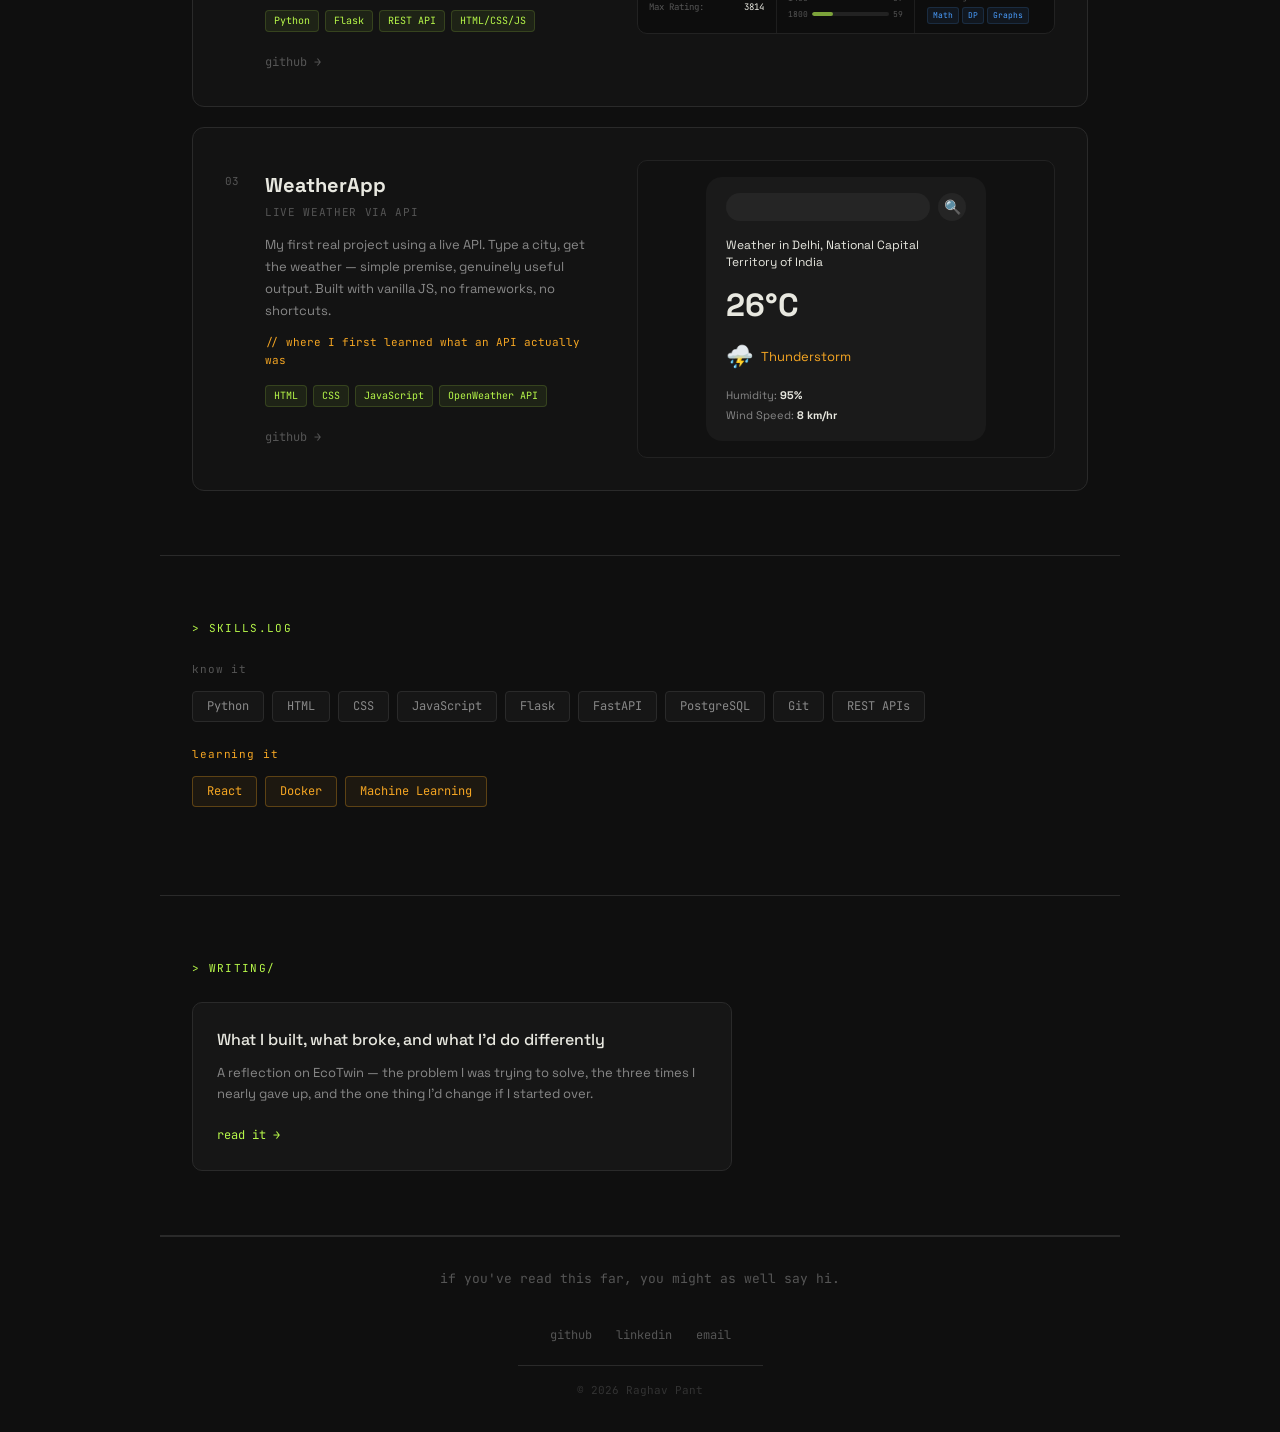
==== commit 3c6701ab: "blog and logo" ====
--- a/index.html
+++ b/index.html
@@ -9,6 +9,7 @@
     <meta property="og:description" content="IT student building things that actually work." />
     <meta property="og:url" content="https://portfolio-fawn-one-cq0u5qh0d3.vercel.app" />
     <meta property="og:type" content="website" />
+    <link rel="icon" type="image/svg+xml" href="favicon.svg">
     <link rel="preconnect" href="https://fonts.googleapis.com">
     <link rel="preconnect" href="https://fonts.gstatic.com" crossorigin>
     <link href="https://fonts.googleapis.com/css2?family=Space+Grotesk:wght@400;500;700&family=JetBrains+Mono:wght@400;500&display=swap" rel="stylesheet"/>
@@ -273,7 +274,7 @@
                 <h3>What I built, what broke, and what I'd do differently</h3>
                 <p>A reflection on EcoTwin — the problem I was trying to solve, the three times
                 I nearly gave up, and the one thing I'd change if I started over.</p>
-                <a href="#" class="read-link">read it →</a>
+                <a href="blog.html" class="read-link">read it →</a>
             </article>
         </section>
 
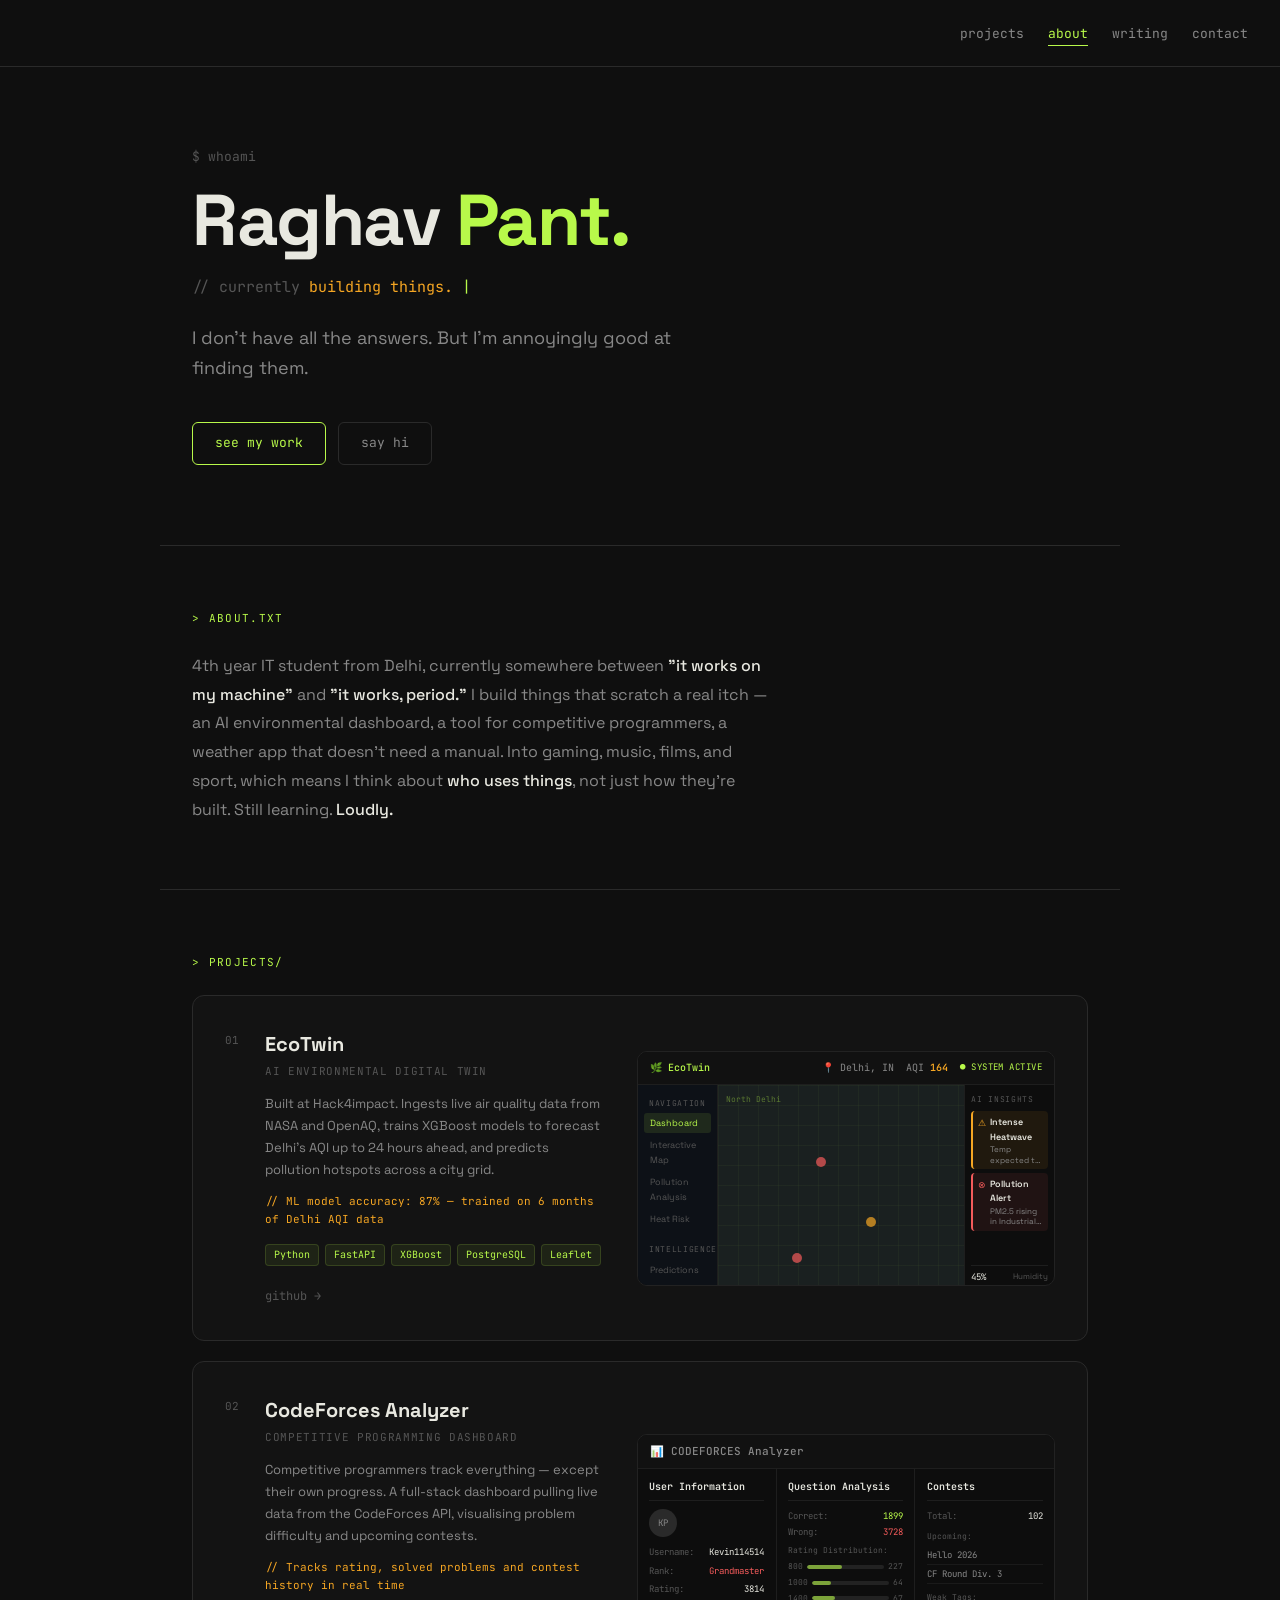
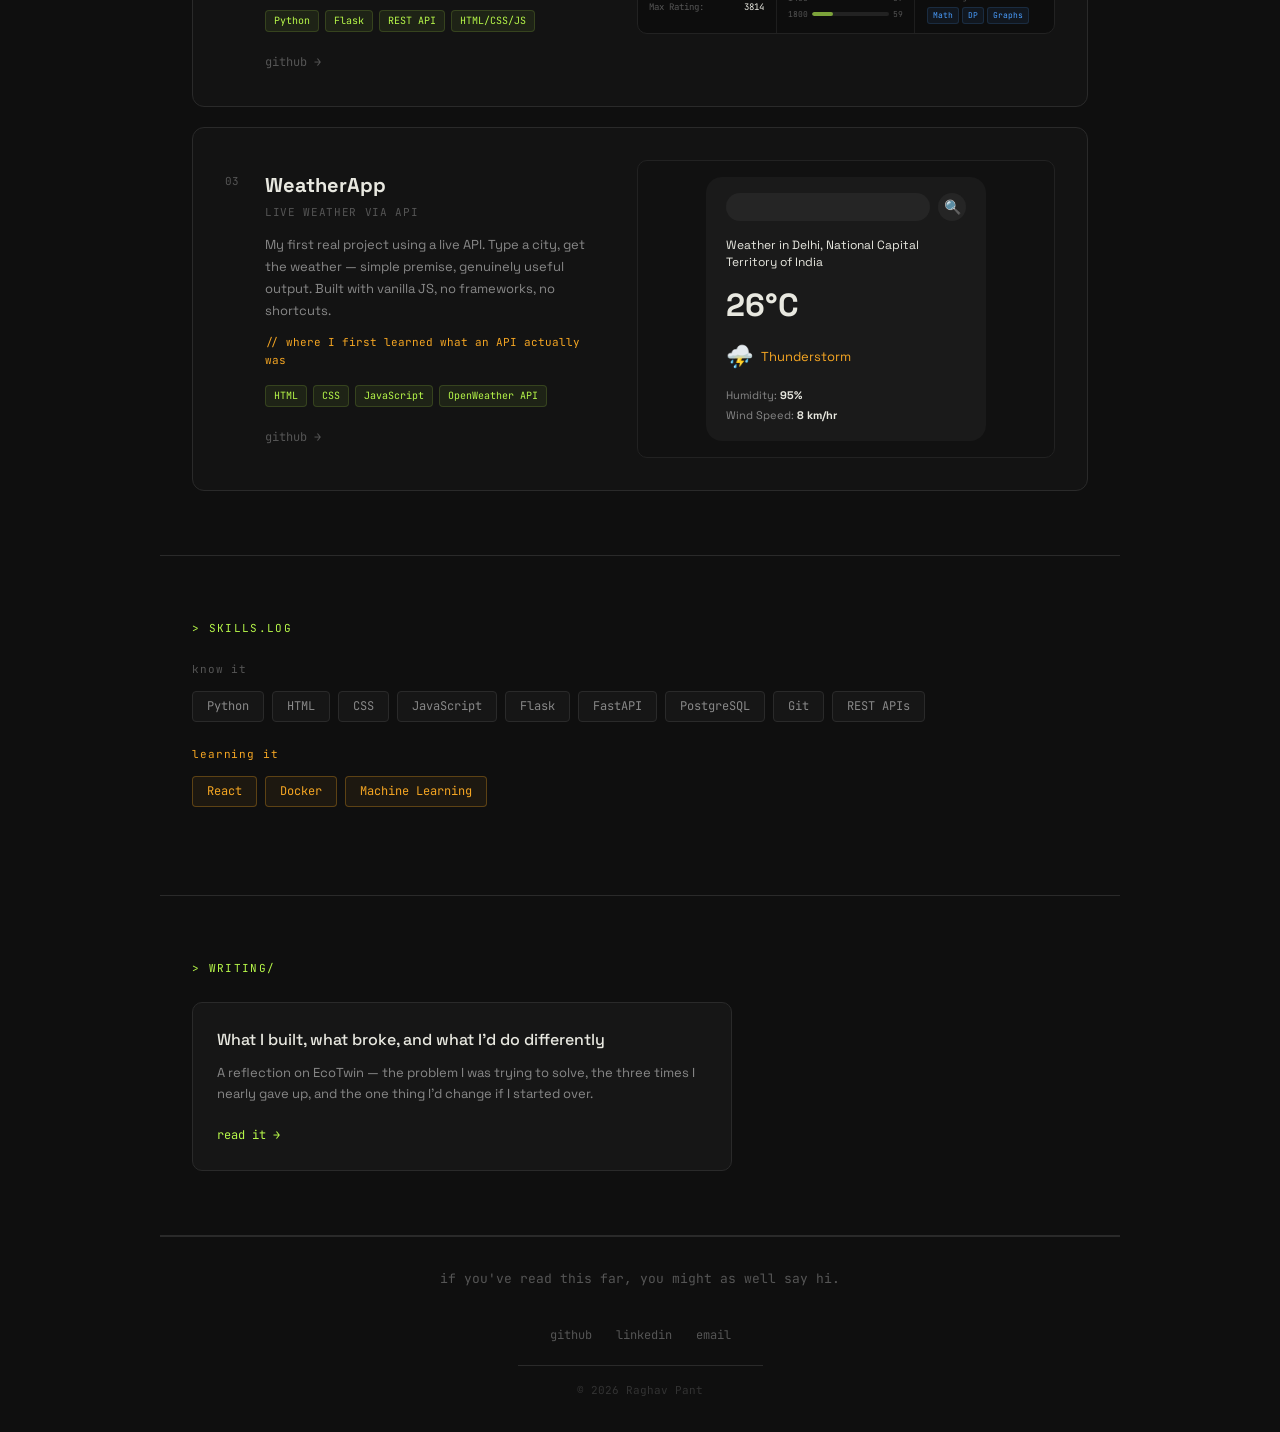
==== commit b21e2070: "favicon and blog navbar" ====
--- a/index.html
+++ b/index.html
@@ -18,7 +18,7 @@
 <body>
 
     <nav>
-        <div class="nav-logo">RP.dev</div>
+        <a href="/" class="nav-logo"><svg class="rp-logo" viewBox="0 0 60 32" xmlns="http://www.w3.org/2000/svg"><text x="2" y="26" font-family="Georgia, serif" font-size="28" font-weight="700" fill="none" stroke="#b8f94a" stroke-width="1.5" letter-spacing="-1" class="rp-text">RP</text></svg></a>
         <ul class="nav-links">
             <li><a href="#projects">projects</a></li>
             <li><a href="#about">about</a></li>
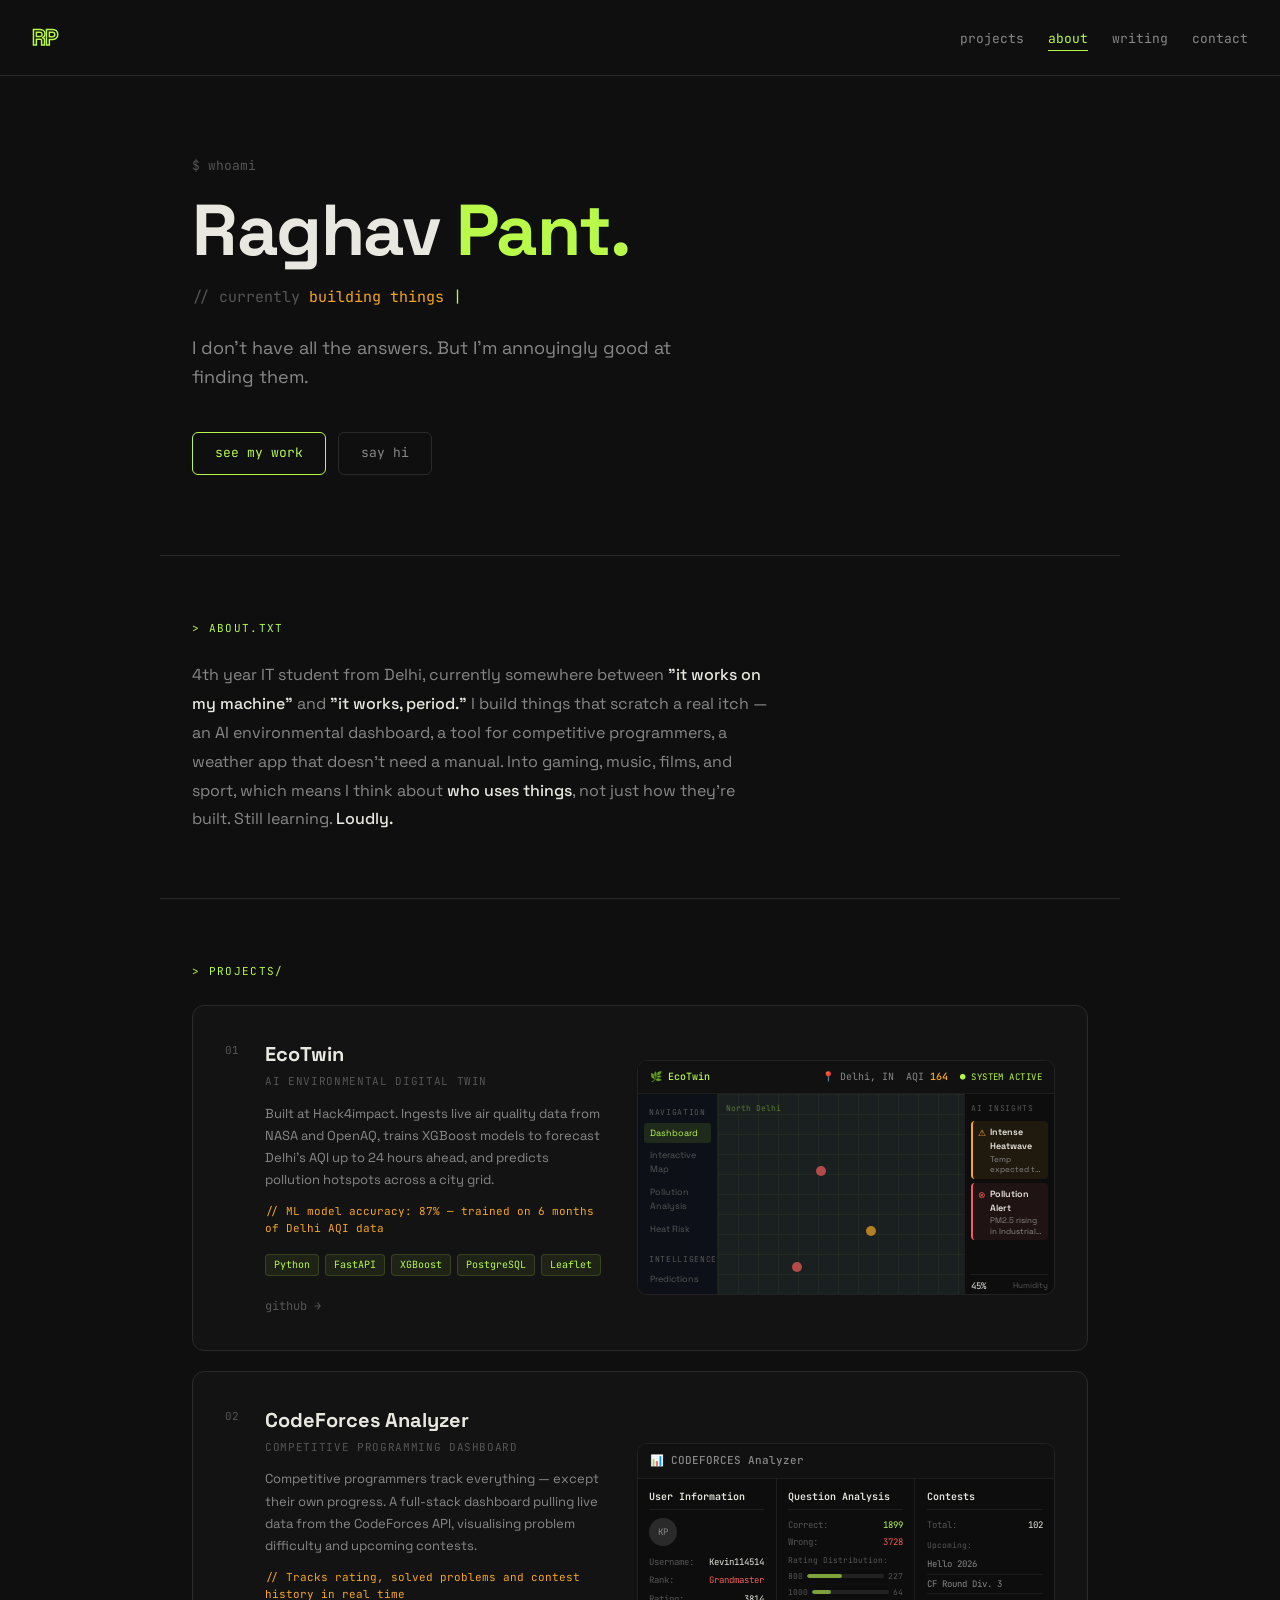
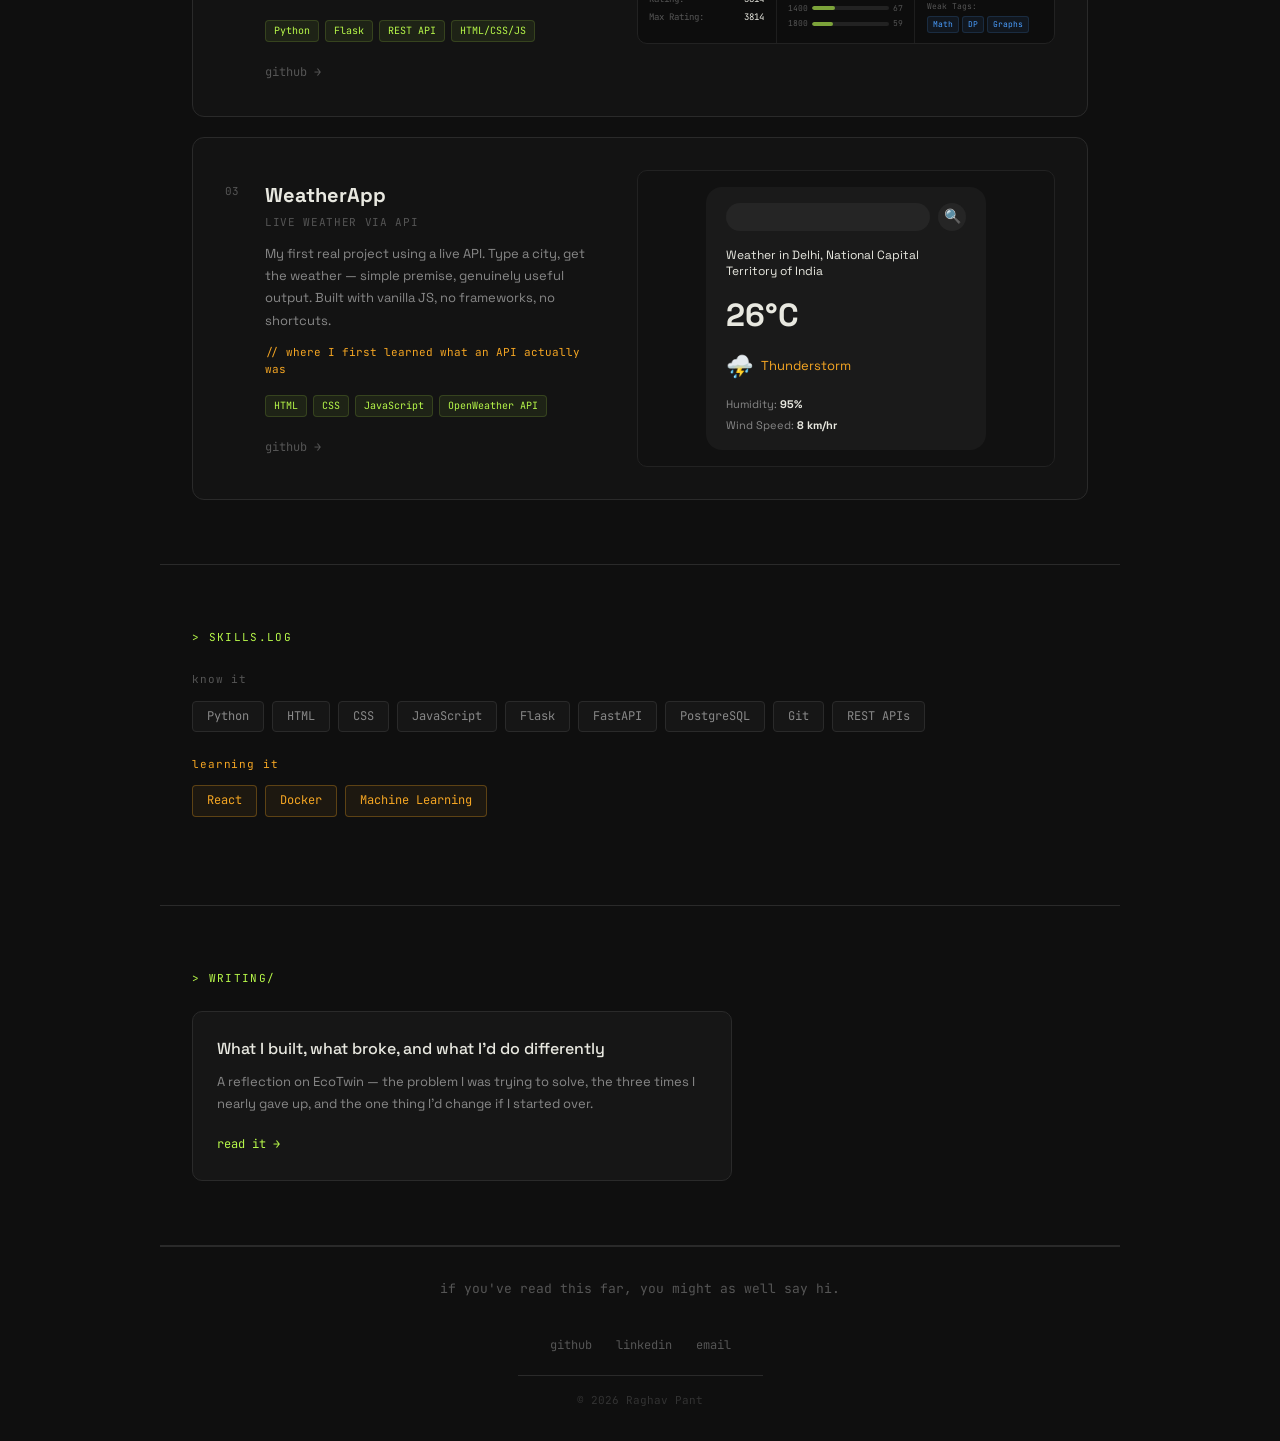
==== commit 92a432d1: "logo issue fix" ====
--- a/index.html
+++ b/index.html
@@ -18,7 +18,7 @@
 <body>
 
     <nav>
-        <a href="/" class="nav-logo"><svg class="rp-logo" viewBox="0 0 60 32" xmlns="http://www.w3.org/2000/svg"><text x="2" y="26" font-family="Georgia, serif" font-size="28" font-weight="700" fill="none" stroke="#b8f94a" stroke-width="1.5" letter-spacing="-1" class="rp-text">RP</text></svg></a>
+        <a href="/" class="nav-logo">RP</a>
         <ul class="nav-links">
             <li><a href="#projects">projects</a></li>
             <li><a href="#about">about</a></li>
--- a/style.css
+++ b/style.css
@@ -781,4 +781,42 @@
   border-color: #3a3a3a;
   transform: translateY(-3px) scale(1.012);
   background: #151515;
+}
+
+/* RP LOGO — hollow outline, fills on hover */
+.nav-logo {
+  display: flex;
+  align-items: center;
+  text-decoration: none;
+}
+
+.rp-logo {
+  width: 48px;
+  height: 28px;
+  overflow: visible;
+}
+
+.rp-text {
+  transition: fill 0.3s ease, stroke 0.3s ease;
+}
+
+.nav-logo:hover .rp-text {
+  fill: #b8f94a;
+  stroke: #b8f94a;
+}
+
+/* RP LOGO — text with hollow stroke effect */
+a.nav-logo {
+  font-family: 'Space Grotesk', sans-serif;
+  font-size: 22px;
+  font-weight: 700;
+  letter-spacing: -0.03em;
+  color: transparent;
+  -webkit-text-stroke: 1.5px var(--green);
+  text-decoration: none;
+  transition: color 0.3s ease;
+}
+
+a.nav-logo:hover {
+  color: var(--green);
 }
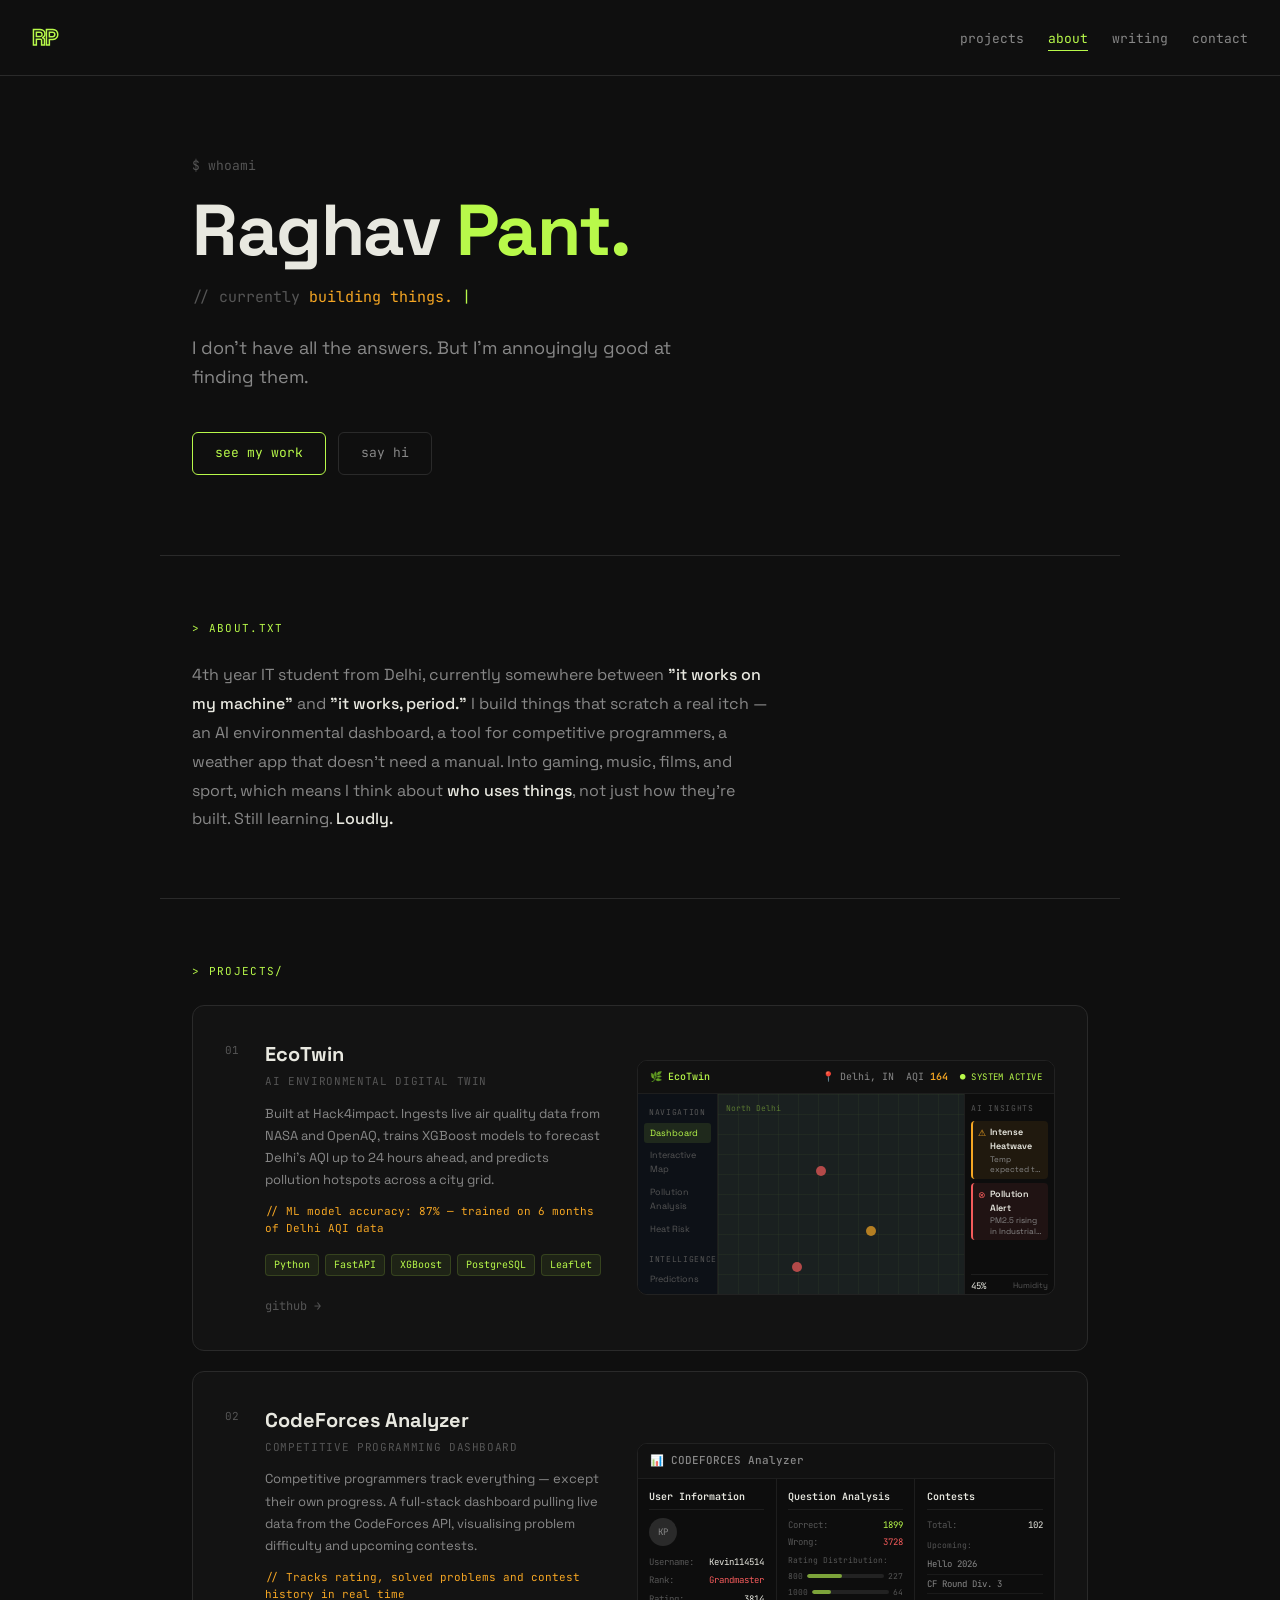
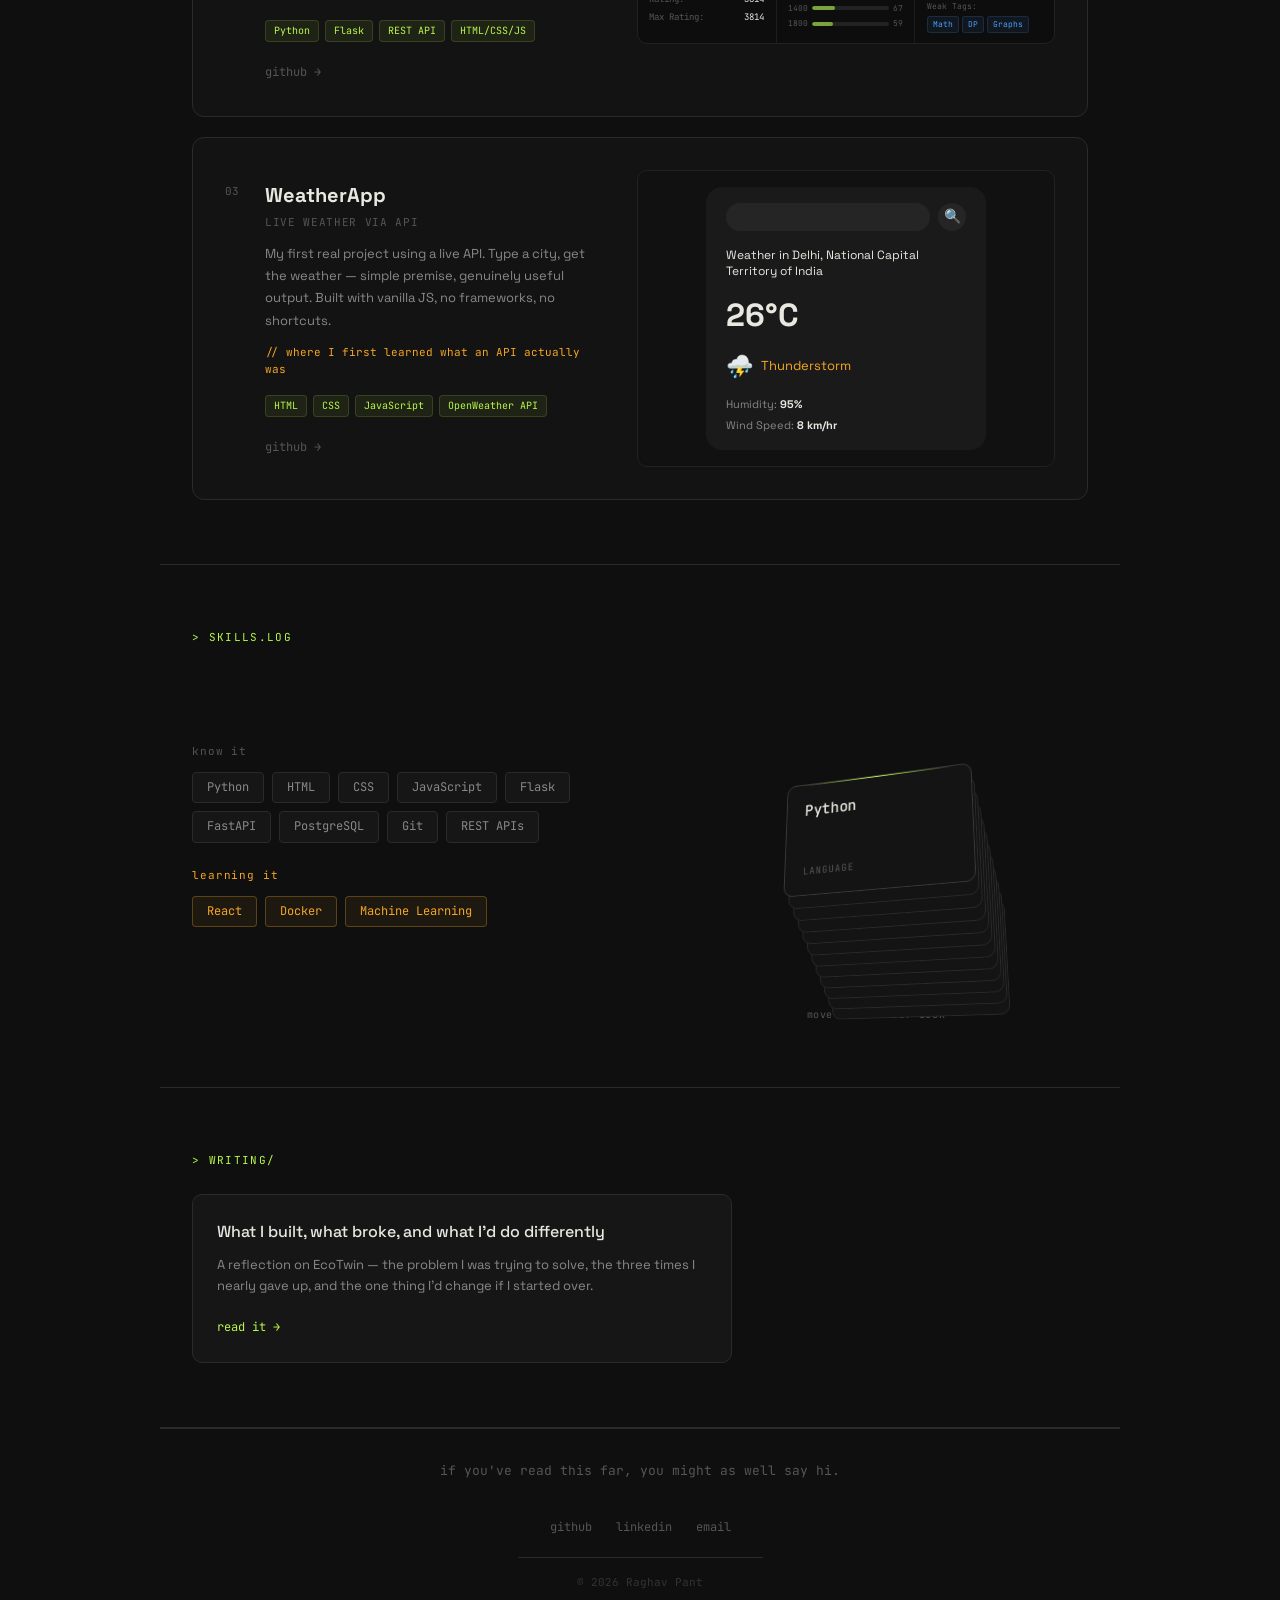
==== commit 73215e67: "experimental 3d element" ====
--- a/index.html
+++ b/index.html
@@ -252,18 +252,46 @@
         <!-- SKILLS -->
         <section id="skills">
             <p class="section-label">> skills.log</p>
-            <div class="skills-group">
-                <p class="skills-sublabel">know it</p>
-                <ul class="skills-list">
-                    <li>Python</li><li>HTML</li><li>CSS</li><li>JavaScript</li>
-                    <li>Flask</li><li>FastAPI</li><li>PostgreSQL</li><li>Git</li><li>REST APIs</li>
-                </ul>
-            </div>
-            <div class="skills-group">
-                <p class="skills-sublabel learning">learning it</p>
-                <ul class="skills-list learning">
-                    <li>React</li><li>Docker</li><li>Machine Learning</li>
-                </ul>
+            <div class="skills-layout">
+
+                <!-- LEFT — pill list for context, hidden on mobile when deck shows -->
+                <div class="skills-pills-col">
+                    <div class="skills-group">
+                        <p class="skills-sublabel">know it</p>
+                        <ul class="skills-list">
+                            <li>Python</li><li>HTML</li><li>CSS</li><li>JavaScript</li>
+                            <li>Flask</li><li>FastAPI</li><li>PostgreSQL</li><li>Git</li><li>REST APIs</li>
+                        </ul>
+                    </div>
+                    <div class="skills-group">
+                        <p class="skills-sublabel learning">learning it</p>
+                        <ul class="skills-list learning">
+                            <li>React</li><li>Docker</li><li>Machine Learning</li>
+                        </ul>
+                    </div>
+                </div>
+
+                <!-- RIGHT — 3D interactive card deck -->
+                <div class="skills-deck-col">
+                    <div class="deck-scene" id="deckScene">
+                        <div class="deck-stack" id="deckStack">
+                            <div class="skill-card" style="--i:0"  data-cat="language">  <span class="sc-name">Python</span>     <span class="sc-cat">language</span>  </div>
+                            <div class="skill-card" style="--i:1"  data-cat="frontend">  <span class="sc-name">JavaScript</span> <span class="sc-cat">language</span>  </div>
+                            <div class="skill-card" style="--i:2"  data-cat="frontend">  <span class="sc-name">HTML</span>       <span class="sc-cat">frontend</span>  </div>
+                            <div class="skill-card" style="--i:3"  data-cat="frontend">  <span class="sc-name">CSS</span>        <span class="sc-cat">frontend</span>  </div>
+                            <div class="skill-card" style="--i:4"  data-cat="backend">   <span class="sc-name">Flask</span>      <span class="sc-cat">backend</span>   </div>
+                            <div class="skill-card" style="--i:5"  data-cat="backend">   <span class="sc-name">FastAPI</span>    <span class="sc-cat">backend</span>   </div>
+                            <div class="skill-card" style="--i:6"  data-cat="database">  <span class="sc-name">PostgreSQL</span> <span class="sc-cat">database</span>  </div>
+                            <div class="skill-card" style="--i:7"  data-cat="tool">      <span class="sc-name">Git</span>        <span class="sc-cat">tool</span>      </div>
+                            <div class="skill-card" style="--i:8"  data-cat="backend">   <span class="sc-name">REST APIs</span>  <span class="sc-cat">backend</span>   </div>
+                            <div class="skill-card learning-card" style="--i:9"  data-cat="learning"> <span class="sc-name">React</span>      <span class="sc-cat">learning</span> </div>
+                            <div class="skill-card learning-card" style="--i:10" data-cat="learning"> <span class="sc-name">Docker</span>     <span class="sc-cat">learning</span> </div>
+                            <div class="skill-card learning-card" style="--i:11" data-cat="learning"> <span class="sc-name">ML</span>         <span class="sc-cat">learning</span> </div>
+                        </div>
+                    </div>
+                    <p class="deck-hint">move cursor over deck</p>
+                </div>
+
             </div>
         </section>
 
--- a/style.css
+++ b/style.css
@@ -819,4 +819,126 @@
 
 a.nav-logo:hover {
   color: var(--green);
+}
+
+
+/* ============================================================
+   SKILLS — 3D CARD DECK
+   ============================================================ */
+
+.skills-layout {
+  display: grid;
+  grid-template-columns: 1fr 1fr;
+  gap: 3rem;
+  align-items: center;
+}
+
+.skills-pills-col { display: flex; flex-direction: column; gap: 0; }
+
+/* DECK SCENE — sets up 3D perspective space */
+.skills-deck-col {
+  display: flex;
+  flex-direction: column;
+  align-items: center;
+  gap: 1rem;
+}
+
+.deck-scene {
+  width: 260px;
+  height: 320px;
+  perspective: 800px;       /* distance from viewer to z=0 plane */
+  perspective-origin: 50% 40%;
+  cursor: grab;
+}
+
+.deck-scene:active { cursor: grabbing; }
+
+/* STACK — the element that rotates in 3D */
+.deck-stack {
+  width: 100%;
+  height: 100%;
+  position: relative;
+  transform-style: preserve-3d;  /* children exist in 3D space */
+  transform: rotateX(20deg) rotateY(-20deg);
+  transition: transform 0.1s ease-out;
+}
+
+/* INDIVIDUAL CARDS */
+.skill-card {
+  position: absolute;
+  width: 200px;
+  height: 120px;
+  left: 50%;
+  top: 50%;
+
+  /* each card offset down and back using CSS variable --i */
+  transform: translateX(-50%) translateY(calc(-50% + var(--i) * 10px)) translateZ(calc(var(--i) * -12px));
+
+  background: #141414;
+  border: 1px solid #2a2a2a;
+  border-radius: 10px;
+  padding: 1rem 1.25rem;
+  display: flex;
+  flex-direction: column;
+  justify-content: space-between;
+
+  transition: transform 0.15s ease, border-color 0.2s;
+}
+
+/* green accent line at top of each card */
+.skill-card::before {
+  content: '';
+  position: absolute;
+  top: 0; left: 1rem; right: 1rem;
+  height: 1px;
+  background: linear-gradient(90deg, transparent, var(--green), transparent);
+  opacity: 0.4;
+}
+
+/* top card gets full opacity accent */
+.skill-card:first-child::before { opacity: 1; }
+.skill-card:first-child { border-color: #3a3a3a; }
+
+.sc-name {
+  font-family: var(--font-mono);
+  font-size: 16px;
+  font-weight: 500;
+  color: var(--text);
+  letter-spacing: -0.02em;
+}
+
+.sc-cat {
+  font-family: var(--font-mono);
+  font-size: 10px;
+  color: var(--text-dim);
+  text-transform: uppercase;
+  letter-spacing: 0.1em;
+}
+
+/* learning cards get amber accent */
+.learning-card::before {
+  background: linear-gradient(90deg, transparent, var(--amber), transparent);
+  opacity: 0.5;
+}
+
+.learning-card .sc-name { color: var(--text-muted); }
+.learning-card .sc-cat  { color: var(--amber); }
+
+.deck-hint {
+  font-family: var(--font-mono);
+  font-size: 10px;
+  color: var(--text-dim);
+  letter-spacing: 0.06em;
+  animation: pulse-hint 2s ease-in-out infinite;
+}
+
+@keyframes pulse-hint {
+  0%, 100% { opacity: 0.4; }
+  50%       { opacity: 0.8; }
+}
+
+/* mobile — hide deck, show pills normally */
+@media (max-width: 768px) {
+  .skills-layout { grid-template-columns: 1fr; }
+  .skills-deck-col { display: none; }
 }
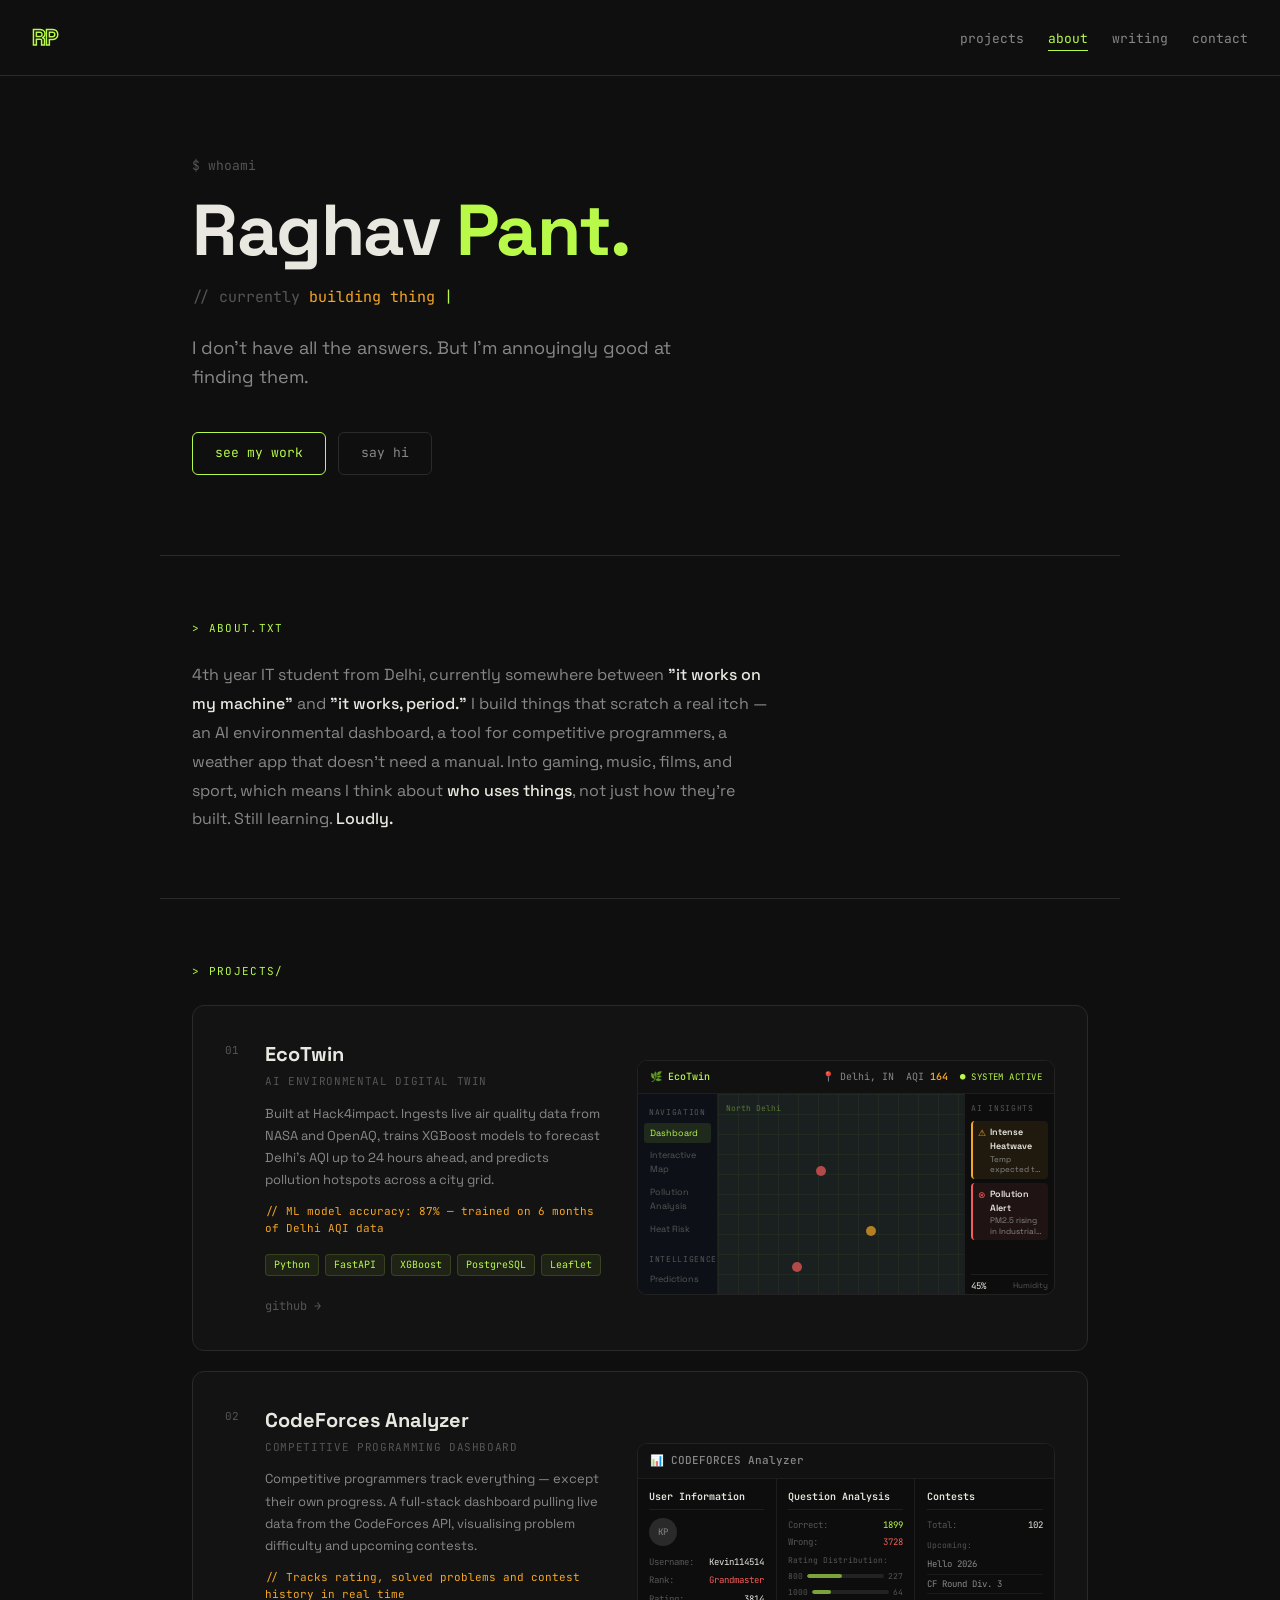
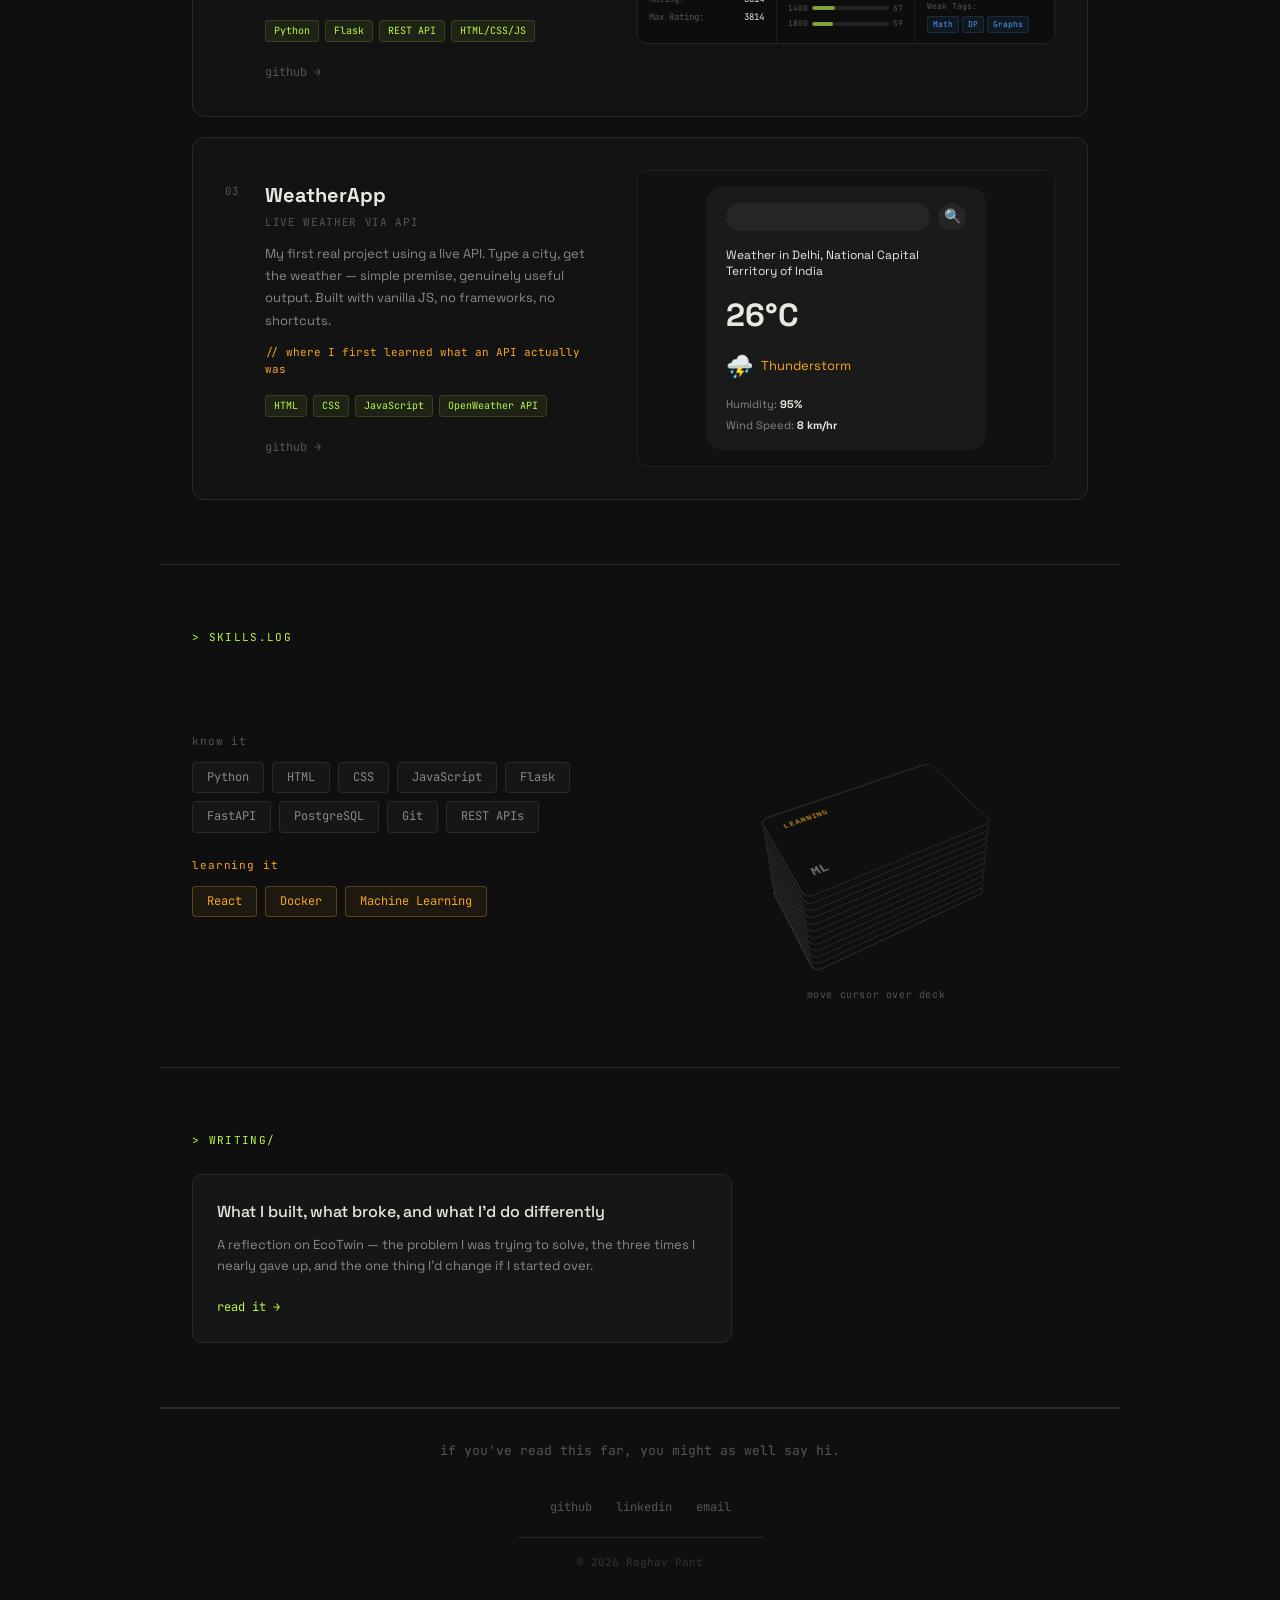
==== commit 4add9836: "stack update IV" ====
--- a/index.html
+++ b/index.html
@@ -254,7 +254,6 @@
             <p class="section-label">> skills.log</p>
             <div class="skills-layout">
 
-                <!-- LEFT — pill list for context, hidden on mobile when deck shows -->
                 <div class="skills-pills-col">
                     <div class="skills-group">
                         <p class="skills-sublabel">know it</p>
@@ -271,22 +270,21 @@
                     </div>
                 </div>
 
-                <!-- RIGHT — 3D interactive card deck -->
                 <div class="skills-deck-col">
                     <div class="deck-scene" id="deckScene">
                         <div class="deck-stack" id="deckStack">
-                            <div class="skill-card" style="--i:0"  data-cat="language">  <span class="sc-name">Python</span>     <span class="sc-cat">language</span>  </div>
-                            <div class="skill-card" style="--i:1"  data-cat="frontend">  <span class="sc-name">JavaScript</span> <span class="sc-cat">language</span>  </div>
-                            <div class="skill-card" style="--i:2"  data-cat="frontend">  <span class="sc-name">HTML</span>       <span class="sc-cat">frontend</span>  </div>
-                            <div class="skill-card" style="--i:3"  data-cat="frontend">  <span class="sc-name">CSS</span>        <span class="sc-cat">frontend</span>  </div>
-                            <div class="skill-card" style="--i:4"  data-cat="backend">   <span class="sc-name">Flask</span>      <span class="sc-cat">backend</span>   </div>
-                            <div class="skill-card" style="--i:5"  data-cat="backend">   <span class="sc-name">FastAPI</span>    <span class="sc-cat">backend</span>   </div>
-                            <div class="skill-card" style="--i:6"  data-cat="database">  <span class="sc-name">PostgreSQL</span> <span class="sc-cat">database</span>  </div>
-                            <div class="skill-card" style="--i:7"  data-cat="tool">      <span class="sc-name">Git</span>        <span class="sc-cat">tool</span>      </div>
-                            <div class="skill-card" style="--i:8"  data-cat="backend">   <span class="sc-name">REST APIs</span>  <span class="sc-cat">backend</span>   </div>
-                            <div class="skill-card learning-card" style="--i:9"  data-cat="learning"> <span class="sc-name">React</span>      <span class="sc-cat">learning</span> </div>
-                            <div class="skill-card learning-card" style="--i:10" data-cat="learning"> <span class="sc-name">Docker</span>     <span class="sc-cat">learning</span> </div>
-                            <div class="skill-card learning-card" style="--i:11" data-cat="learning"> <span class="sc-name">ML</span>         <span class="sc-cat">learning</span> </div>
+                            <div class="skill-card" data-name="Python"      data-cat="language"></div>
+                            <div class="skill-card" data-name="JavaScript"  data-cat="language"></div>
+                            <div class="skill-card" data-name="HTML"        data-cat="frontend"></div>
+                            <div class="skill-card" data-name="CSS"         data-cat="frontend"></div>
+                            <div class="skill-card" data-name="Flask"       data-cat="backend"></div>
+                            <div class="skill-card" data-name="FastAPI"     data-cat="backend"></div>
+                            <div class="skill-card" data-name="PostgreSQL"  data-cat="database"></div>
+                            <div class="skill-card" data-name="Git"         data-cat="tool"></div>
+                            <div class="skill-card" data-name="REST APIs"   data-cat="backend"></div>
+                            <div class="skill-card learning-card" data-name="React"  data-cat="learning"></div>
+                            <div class="skill-card learning-card" data-name="Docker" data-cat="learning"></div>
+                            <div class="skill-card learning-card" data-name="ML"     data-cat="learning"></div>
                         </div>
                     </div>
                     <p class="deck-hint">move cursor over deck</p>
--- a/style.css
+++ b/style.css
@@ -821,11 +821,7 @@
   color: var(--green);
 }
 
-
-/* ============================================================
-   SKILLS — 3D CARD DECK
-   ============================================================ */
-
+/* SKILLS 3D DECK */
 .skills-layout {
   display: grid;
   grid-template-columns: 1fr 1fr;
@@ -833,9 +829,8 @@
   align-items: center;
 }
 
-.skills-pills-col { display: flex; flex-direction: column; gap: 0; }
-
-/* DECK SCENE — sets up 3D perspective space */
+.skills-pills-col { display: flex; flex-direction: column; }
+
 .skills-deck-col {
   display: flex;
   flex-direction: column;
@@ -844,100 +839,95 @@
 }
 
 .deck-scene {
-  width: 260px;
-  height: 320px;
-  perspective: 800px;       /* distance from viewer to z=0 plane */
-  perspective-origin: 50% 40%;
-  cursor: grab;
-}
-
-.deck-scene:active { cursor: grabbing; }
-
-/* STACK — the element that rotates in 3D */
+  width: 280px;
+  height: 300px;
+  perspective: 600px;
+  perspective-origin: 60% 20%;
+  cursor: none;
+  position: relative;
+  overflow: visible;
+}
+
+/* isometric tilt — exactly like Linear's figure */
 .deck-stack {
   width: 100%;
   height: 100%;
   position: relative;
-  transform-style: preserve-3d;  /* children exist in 3D space */
-  transform: rotateX(20deg) rotateY(-20deg);
-  transition: transform 0.1s ease-out;
-}
-
-/* INDIVIDUAL CARDS */
+  transform-style: preserve-3d;
+  transform: rotateX(58deg) rotateY(0deg) rotateZ(-30deg);
+}
+
 .skill-card {
   position: absolute;
   width: 200px;
   height: 120px;
   left: 50%;
   top: 50%;
-
-  /* each card offset down and back using CSS variable --i */
-  transform: translateX(-50%) translateY(calc(-50% + var(--i) * 10px)) translateZ(calc(var(--i) * -12px));
-
-  background: #141414;
-  border: 1px solid #2a2a2a;
-  border-radius: 10px;
-  padding: 1rem 1.25rem;
-  display: flex;
-  flex-direction: column;
-  justify-content: space-between;
-
-  transition: transform 0.15s ease, border-color 0.2s;
-}
-
-/* green accent line at top of each card */
-.skill-card::before {
-  content: '';
+  margin-left: -100px;
+  margin-top: -60px;
+  background: #0f0f0f;
+  border: 1px solid #2e2e2e;
+  border-radius: 8px;
+  will-change: transform;
+  overflow: hidden;
+}
+
+/* name label shown on each card */
+.skill-card::after {
+  content: attr(data-name);
   position: absolute;
-  top: 0; left: 1rem; right: 1rem;
-  height: 1px;
-  background: linear-gradient(90deg, transparent, var(--green), transparent);
-  opacity: 0.4;
-}
-
-/* top card gets full opacity accent */
-.skill-card:first-child::before { opacity: 1; }
-.skill-card:first-child { border-color: #3a3a3a; }
-
-.sc-name {
-  font-family: var(--font-mono);
-  font-size: 16px;
+  bottom: 14px;
+  left: 16px;
+  font-family: var(--font-mono);
+  font-size: 13px;
   font-weight: 500;
   color: var(--text);
-  letter-spacing: -0.02em;
-}
-
-.sc-cat {
-  font-family: var(--font-mono);
-  font-size: 10px;
+  letter-spacing: -0.01em;
+}
+
+/* category label */
+.skill-card::before {
+  content: attr(data-cat);
+  position: absolute;
+  top: 14px;
+  left: 16px;
+  font-family: var(--font-mono);
+  font-size: 9px;
   color: var(--text-dim);
   text-transform: uppercase;
   letter-spacing: 0.1em;
 }
 
-/* learning cards get amber accent */
-.learning-card::before {
-  background: linear-gradient(90deg, transparent, var(--amber), transparent);
-  opacity: 0.5;
-}
-
-.learning-card .sc-name { color: var(--text-muted); }
-.learning-card .sc-cat  { color: var(--amber); }
+/* top edge accent line using box-shadow */
+.skill-card {
+  box-shadow: inset 0 1px 0 rgba(184,249,74,0.15);
+}
+
+.skill-card.is-top {
+  border-color: #383838;
+  box-shadow: inset 0 1px 0 rgba(184,249,74,0.5);
+}
+
+.skill-card.is-top::after { color: #fff; }
+
+.learning-card::after { color: var(--text-muted); }
+.learning-card::before { color: var(--amber); }
+.learning-card { box-shadow: inset 0 1px 0 rgba(245,166,35,0.15); }
+.learning-card.is-top { box-shadow: inset 0 1px 0 rgba(245,166,35,0.5); }
 
 .deck-hint {
   font-family: var(--font-mono);
   font-size: 10px;
   color: var(--text-dim);
   letter-spacing: 0.06em;
-  animation: pulse-hint 2s ease-in-out infinite;
-}
-
-@keyframes pulse-hint {
-  0%, 100% { opacity: 0.4; }
-  50%       { opacity: 0.8; }
-}
-
-/* mobile — hide deck, show pills normally */
+  animation: hint-pulse 2.5s ease-in-out infinite;
+}
+
+@keyframes hint-pulse {
+  0%, 100% { opacity: 0.3; }
+  50%       { opacity: 0.7; }
+}
+
 @media (max-width: 768px) {
   .skills-layout { grid-template-columns: 1fr; }
   .skills-deck-col { display: none; }
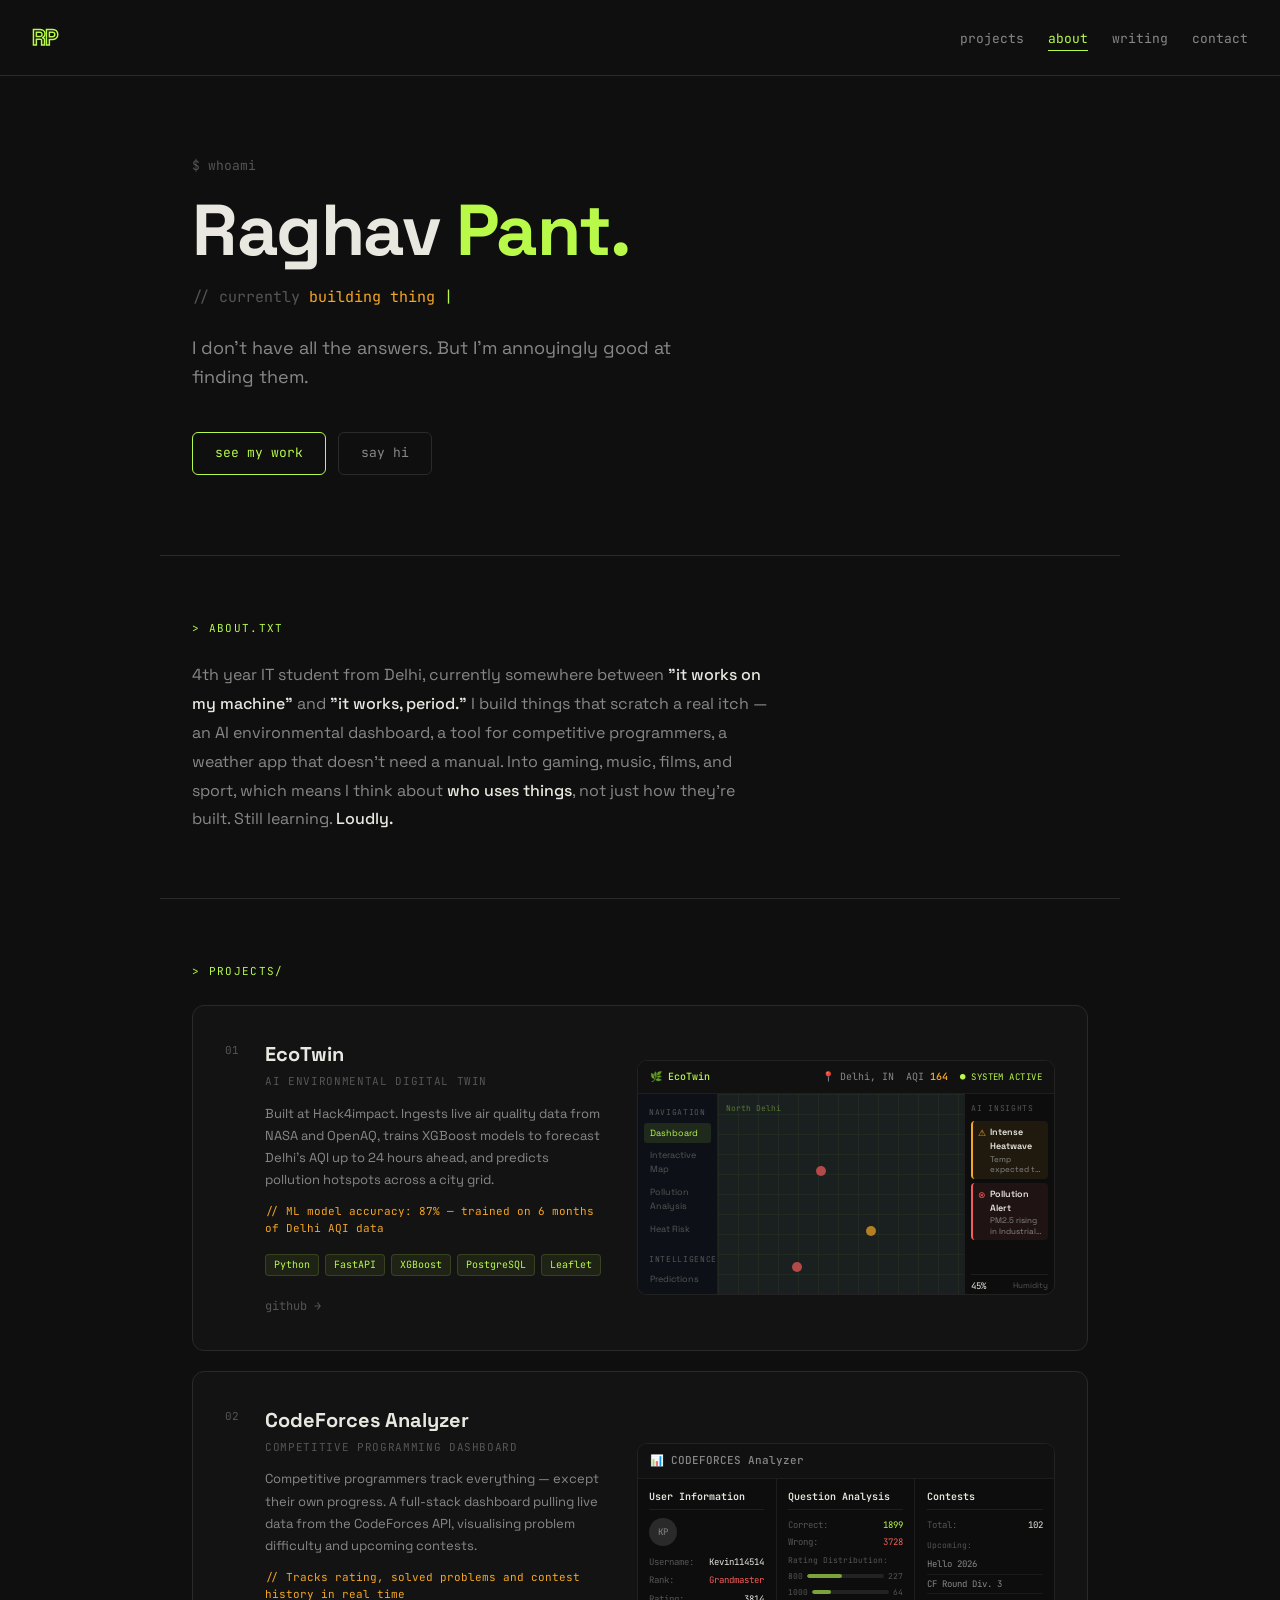
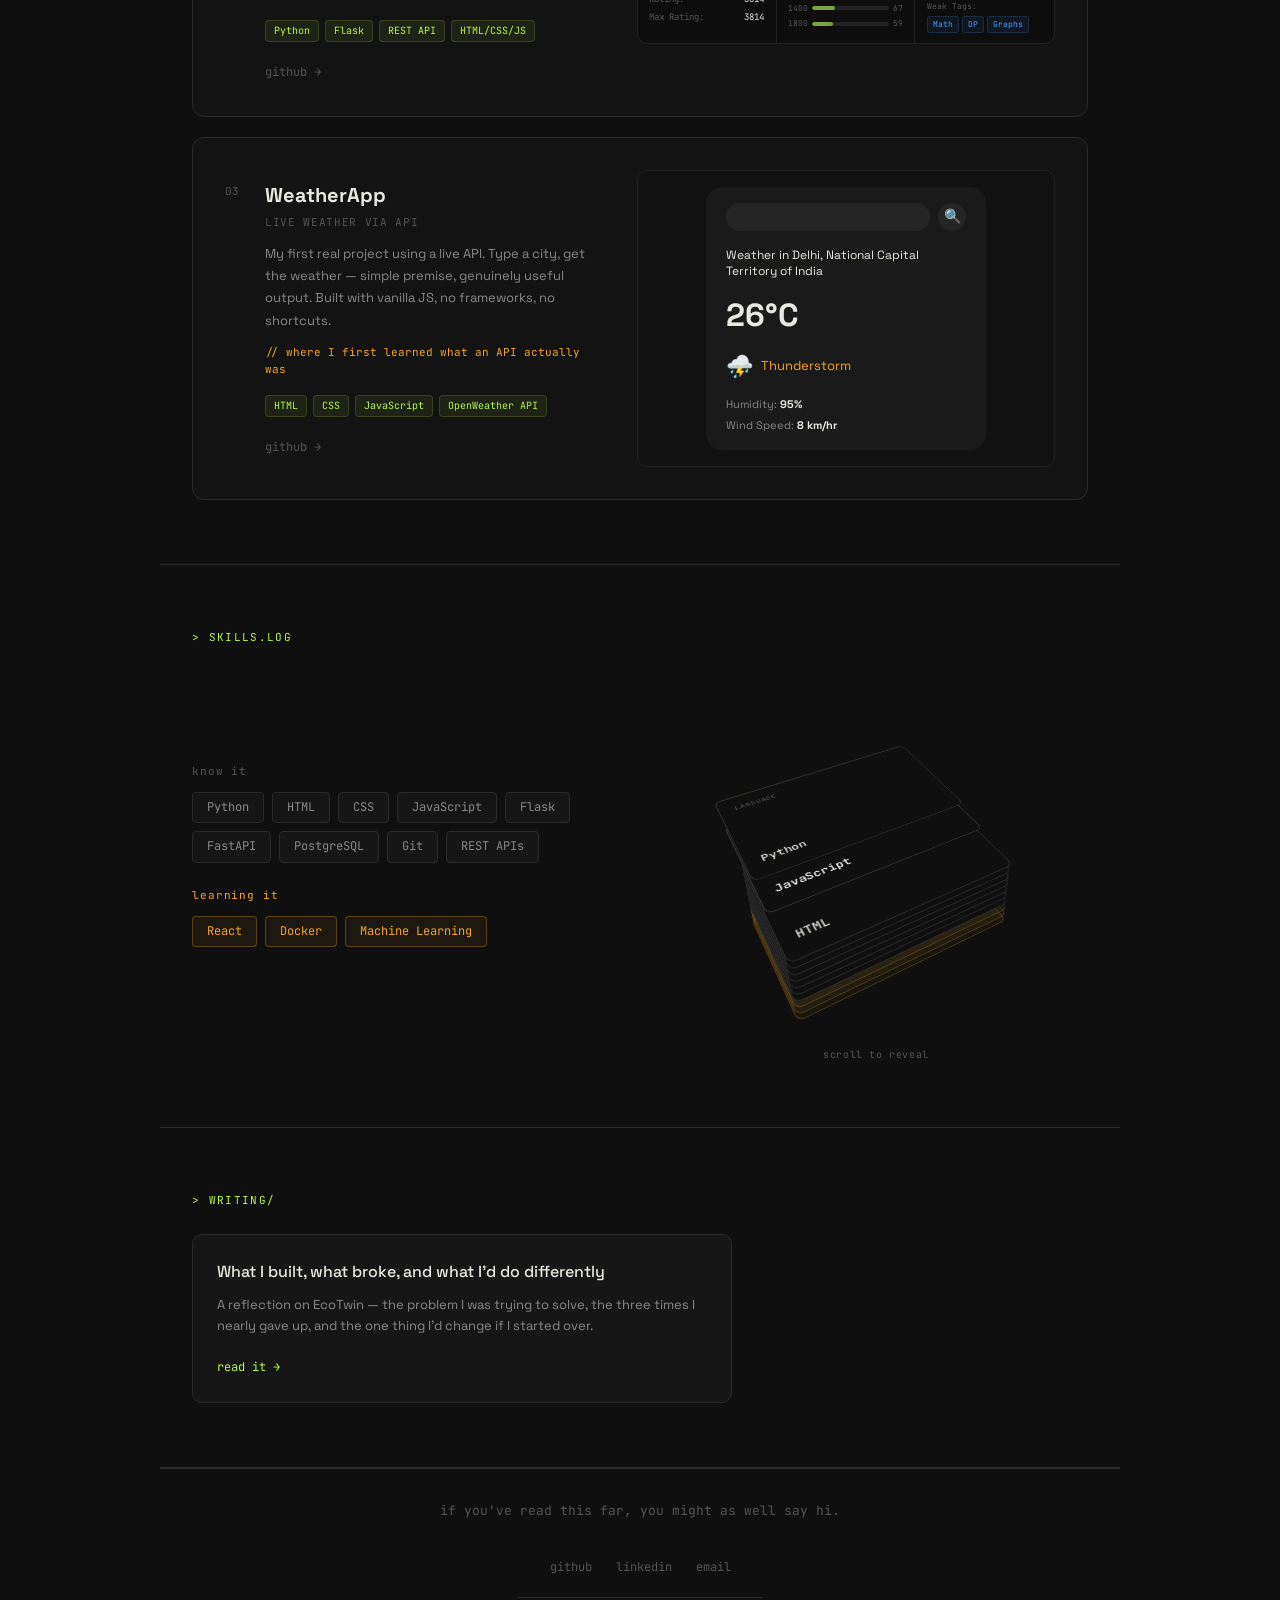
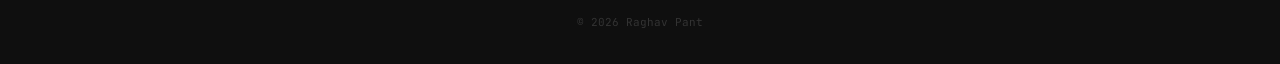
==== commit 662021fe: "final update" ====
--- a/index.html
+++ b/index.html
@@ -81,7 +81,7 @@
                                 <span>Python</span><span>FastAPI</span><span>XGBoost</span><span>PostgreSQL</span><span>Leaflet</span>
                             </div>
                             <div class="project-links">
-                                <a href="https://github.com/raghav1057/EcoTwin" target="_blank">github →</a>
+                                <a href="https://github.com/raghav1057/EcoTwin" target="_blank" rel="noopener noreferrer">github →</a>
                             </div>
                         </div>
                     </div>
@@ -155,7 +155,7 @@
                                 <span>Python</span><span>Flask</span><span>REST API</span><span>HTML/CSS/JS</span>
                             </div>
                             <div class="project-links">
-                                <a href="https://github.com/raghav1057/CodeForces-Analyzer" target="_blank">github →</a>
+                                <a href="https://github.com/raghav1057/CodeForces-Analyzer" target="_blank" rel="noopener noreferrer">github →</a>
                             </div>
                         </div>
                     </div>
@@ -220,7 +220,7 @@
                                 <span>HTML</span><span>CSS</span><span>JavaScript</span><span>OpenWeather API</span>
                             </div>
                             <div class="project-links">
-                                <a href="https://github.com/raghav1057/WeatherApp" target="_blank">github →</a>
+                                <a href="https://github.com/raghav1057/WeatherApp" target="_blank" rel="noopener noreferrer">github →</a>
                             </div>
                         </div>
                     </div>
@@ -287,7 +287,7 @@
                             <div class="skill-card learning-card" data-name="ML"     data-cat="learning"></div>
                         </div>
                     </div>
-                    <p class="deck-hint">move cursor over deck</p>
+                    <p class="deck-hint">scroll to reveal</p>
                 </div>
 
             </div>
@@ -309,8 +309,8 @@
     <footer id="contact">
         <p class="footer-line">if you've read this far, you might as well say hi.</p>
         <nav class="footer-links">
-            <a href="https://github.com/raghav1057" target="_blank">github</a>
-            <a href="https://www.linkedin.com/in/raghav-pant-9881391b7/" target="_blank">linkedin</a>
+            <a href="https://github.com/raghav1057" target="_blank" rel="noopener noreferrer">github</a>
+            <a href="https://www.linkedin.com/in/raghav-pant-9881391b7/" target="_blank" rel="noopener noreferrer">linkedin</a>
             <a href="mailto:raghavpantwork@gmail.com" id="email-link">email</a>
         </nav>
         <p class="footer-copy">© 2026 Raghav Pant</p>
--- a/style.css
+++ b/style.css
@@ -839,11 +839,10 @@
 }
 
 .deck-scene {
-  width: 280px;
-  height: 300px;
+  width: 340px;
+  height: 360px;
   perspective: 600px;
   perspective-origin: 60% 20%;
-  cursor: none;
   position: relative;
   overflow: visible;
 }
@@ -859,12 +858,12 @@
 
 .skill-card {
   position: absolute;
-  width: 200px;
-  height: 120px;
+  width: 240px;
+  height: 140px;
   left: 50%;
   top: 50%;
-  margin-left: -100px;
-  margin-top: -60px;
+  margin-left: -120px;
+  margin-top: -70px;
   background: #0f0f0f;
   border: 1px solid #2e2e2e;
   border-radius: 8px;
@@ -910,10 +909,17 @@
 
 .skill-card.is-top::after { color: #fff; }
 
-.learning-card::after { color: var(--text-muted); }
-.learning-card::before { color: var(--amber); }
-.learning-card { box-shadow: inset 0 1px 0 rgba(245,166,35,0.15); }
-.learning-card.is-top { box-shadow: inset 0 1px 0 rgba(245,166,35,0.5); }
+.learning-card { 
+  background: rgba(245,166,35,0.04);
+  border-color: rgba(245,166,35,0.25);
+  box-shadow: inset 0 1px 0 rgba(245,166,35,0.2);
+}
+.learning-card::after { color: var(--amber); }
+.learning-card::before { color: var(--amber); opacity: 0.7; }
+.learning-card.is-top { 
+  border-color: rgba(245,166,35,0.5);
+  box-shadow: inset 0 1px 0 rgba(245,166,35,0.6);
+}
 
 .deck-hint {
   font-family: var(--font-mono);
